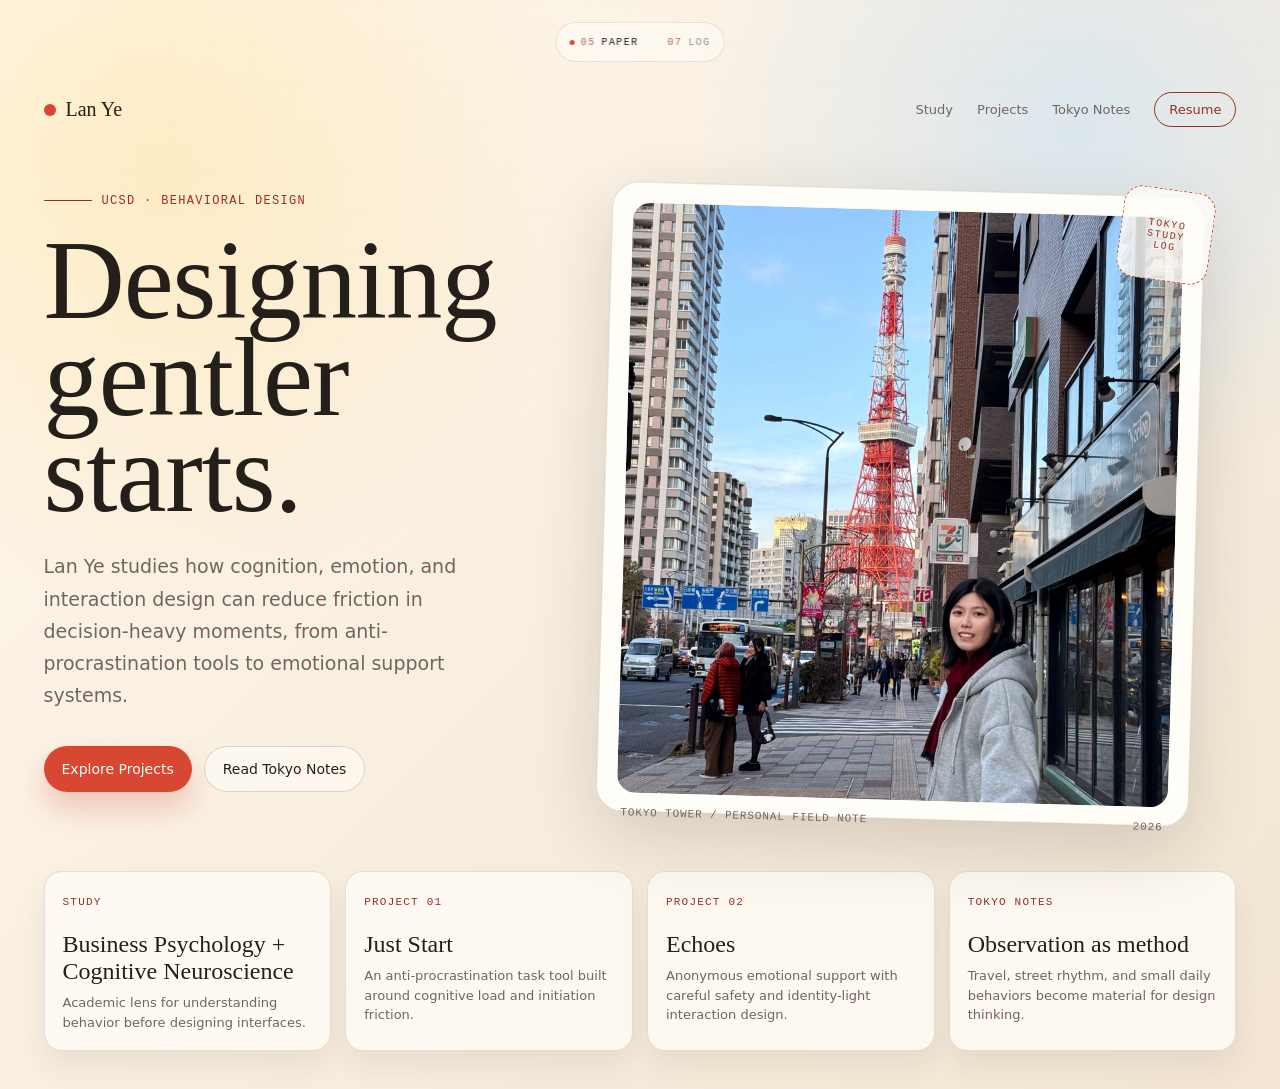
==== index.html @ 363341a2 "Deploy Lan Ye personal site" ====
<!doctype html>
<html lang="en">
  <head>
    <meta charset="utf-8" />
    <meta name="viewport" content="width=device-width, initial-scale=1" />
    <title>Lan Ye Personal Site Variations</title>
    <link
      rel="icon"
      href="data:image/svg+xml,%3Csvg xmlns='http://www.w3.org/2000/svg' viewBox='0 0 32 32'%3E%3Crect width='32' height='32' rx='8' fill='%23fbf6ed'/%3E%3Cpath d='M7 23V8h3v12h7v3H7Zm11 0V8h3l4 15h-3l-.7-3h-3.8l-.7 3H18Zm.2-5.6h2.5L19.5 12h-.1l-1.2 5.4Z' fill='%23d74732'/%3E%3C/svg%3E"
    />
    <meta
      name="description"
      content="Two previewable personal website directions for Lan Ye, integrating a Tokyo Tower portrait and resume entry."
    />
    <style>
      :root {
        --ink: #251f1c;
        --ink-soft: #6f6660;
        --ivory: #fbf6ed;
        --paper: #fffdf8;
        --line: rgba(38, 30, 24, 0.16);
        --red: #d74732;
        --red-dark: #982f25;
        --sage: #81957f;
        --blue: #cfe4f4;
        --shadow: 0 24px 70px rgba(42, 31, 24, 0.16);
        --sans: Inter, ui-sans-serif, system-ui, -apple-system, BlinkMacSystemFont, "Segoe UI", sans-serif;
        --serif: "Times New Roman", Georgia, Cambria, serif;
        --mono: "SFMono-Regular", "SF Mono", Consolas, monospace;
      }

      * {
        box-sizing: border-box;
      }

      html {
        scroll-behavior: smooth;
      }

      body {
        margin: 0;
        background: #eee7dd;
        color: var(--ink);
        font-family: var(--sans);
      }

      a {
        color: inherit;
        text-decoration: none;
      }

      img {
        display: block;
        max-width: 100%;
      }

      button {
        font: inherit;
      }

      .variation-switch {
        position: fixed;
        z-index: 20;
        top: 22px;
        left: 50%;
        display: flex;
        gap: 18px;
        align-items: center;
        padding: 8px 13px;
        border: 1px solid rgba(37, 31, 28, 0.1);
        border-radius: 999px;
        background: rgba(255, 253, 248, 0.54);
        backdrop-filter: blur(18px);
        transform: translateX(-50%);
      }

      .variation-switch button {
        position: relative;
        display: inline-flex;
        align-items: center;
        gap: 6px;
        height: 22px;
        padding: 0;
        border: 0;
        color: rgba(37, 31, 28, 0.48);
        background: transparent;
        font-family: var(--mono);
        font-size: 10px;
        letter-spacing: 0.14em;
        text-transform: uppercase;
        cursor: pointer;
      }

      .variation-switch button::before {
        width: 5px;
        height: 5px;
        border-radius: 50%;
        background: transparent;
        content: "";
      }

      .variation-switch button[aria-selected="true"] {
        color: var(--ink);
      }

      .variation-switch button[aria-selected="true"]::before {
        background: var(--red);
      }

      .switch-index {
        color: var(--red-dark);
        opacity: 0.72;
      }

      .screen {
        display: none;
        min-height: 100vh;
      }

      .screen.is-active {
        display: block;
      }

      /* Variation 5: warm postcard */

      .postcard {
        overflow: hidden;
        background:
          radial-gradient(circle at 12% 15%, rgba(255, 217, 125, 0.34), transparent 28rem),
          radial-gradient(circle at 84% 12%, rgba(207, 228, 244, 0.7), transparent 24rem),
          linear-gradient(135deg, #fff8ed 0%, #f2e5d3 100%);
      }

      .postcard::before {
        position: fixed;
        inset: 0;
        pointer-events: none;
        content: "";
        opacity: 0.24;
        background-image:
          linear-gradient(rgba(37, 31, 28, 0.06) 1px, transparent 1px),
          linear-gradient(90deg, rgba(37, 31, 28, 0.04) 1px, transparent 1px);
        background-size: 42px 42px;
        mask-image: linear-gradient(to bottom, #000, transparent 72%);
      }

      .postcard-shell {
        position: relative;
        width: min(1440px, 100%);
        min-height: 100vh;
        margin: 0 auto;
        padding: 78px clamp(18px, 3.4vw, 52px) 38px;
      }

      .postcard-nav {
        position: relative;
        z-index: 3;
        display: flex;
        align-items: center;
        justify-content: space-between;
        gap: 20px;
        padding: 14px 0 28px;
      }

      .postcard-mark {
        display: flex;
        align-items: center;
        gap: 10px;
        font-family: var(--serif);
        font-size: 20px;
      }

      .postcard-mark::before {
        width: 12px;
        height: 12px;
        border-radius: 999px;
        background: var(--red);
        content: "";
      }

      .postcard-links,
      .quiet-links {
        display: flex;
        align-items: center;
        gap: clamp(10px, 2vw, 24px);
        color: var(--ink-soft);
        font-size: 13px;
      }

      .postcard-links a,
      .quiet-links a {
        white-space: nowrap;
      }

      .nav-resume {
        padding: 9px 14px;
        border: 1px solid currentColor;
        border-radius: 999px;
        color: var(--red-dark);
      }

      .postcard-hero {
        position: relative;
        z-index: 1;
        display: grid;
        grid-template-columns: minmax(280px, 0.9fr) minmax(420px, 1.45fr);
        gap: clamp(24px, 4vw, 56px);
        align-items: center;
      }

      .postcard-copy {
        padding: 18px 0 30px;
      }

      .eyebrow {
        display: inline-flex;
        align-items: center;
        gap: 10px;
        margin-bottom: 24px;
        color: var(--red-dark);
        font-family: var(--mono);
        font-size: 12px;
        letter-spacing: 0.11em;
        text-transform: uppercase;
      }

      .eyebrow::before {
        width: 48px;
        height: 1px;
        background: currentColor;
        content: "";
      }

      .postcard h1,
      .quiet h1 {
        margin: 0;
        font-family: var(--serif);
        font-weight: 400;
        letter-spacing: -0.01em;
      }

      .postcard h1 {
        max-width: 520px;
        font-size: clamp(58px, 8.8vw, 132px);
        line-height: 0.86;
      }

      .postcard-lede {
        max-width: 470px;
        margin: 28px 0 0;
        color: var(--ink-soft);
        font-size: clamp(16px, 1.5vw, 19px);
        line-height: 1.7;
      }

      .postcard-actions {
        display: flex;
        flex-wrap: wrap;
        gap: 12px;
        margin-top: 34px;
      }

      .primary-action,
      .ghost-action {
        display: inline-flex;
        align-items: center;
        justify-content: center;
        min-height: 46px;
        padding: 0 18px;
        border-radius: 999px;
        font-size: 14px;
      }

      .primary-action {
        color: #fffdf8;
        background: var(--red);
        box-shadow: 0 16px 28px rgba(215, 71, 50, 0.25);
      }

      .ghost-action {
        border: 1px solid var(--line);
        color: var(--ink);
        background: rgba(255, 253, 248, 0.58);
      }

      .postcard-photo-wrap {
        position: relative;
        min-height: 680px;
      }

      .postcard-photo-card {
        position: absolute;
        inset: 18px 0 0 32px;
        padding: clamp(12px, 1.6vw, 20px);
        border: 1px solid rgba(68, 50, 38, 0.14);
        border-radius: 26px;
        background: #fffdf8;
        box-shadow: var(--shadow);
        transform: rotate(1.6deg);
      }

      .postcard-photo {
        width: 100%;
        height: 590px;
        border-radius: 18px;
        object-fit: cover;
        object-position: 61% 50%;
        filter: saturate(0.95) contrast(1.02);
      }

      .postcard-stamp {
        position: absolute;
        top: 34px;
        right: 24px;
        display: grid;
        place-items: center;
        width: 92px;
        height: 92px;
        border: 1px dashed var(--red);
        border-radius: 18px;
        color: var(--red-dark);
        background: rgba(255, 253, 248, 0.82);
        font-family: var(--mono);
        font-size: 10px;
        letter-spacing: 0.16em;
        text-align: center;
        text-transform: uppercase;
        transform: rotate(8deg);
      }

      .postcard-caption {
        display: flex;
        align-items: center;
        justify-content: space-between;
        gap: 16px;
        padding: 14px 4px 0;
        color: var(--ink-soft);
        font-family: var(--mono);
        font-size: 11px;
        letter-spacing: 0.08em;
        text-transform: uppercase;
      }

      .postcard-modules {
        display: grid;
        grid-template-columns: repeat(4, minmax(0, 1fr));
        gap: 14px;
        margin-top: 36px;
      }

      .note-card {
        min-height: 142px;
        padding: 18px;
        border: 1px solid rgba(37, 31, 28, 0.12);
        border-radius: 18px;
        background: rgba(255, 253, 248, 0.78);
        box-shadow: 0 14px 28px rgba(69, 50, 36, 0.08);
      }

      .note-card span {
        color: var(--red-dark);
        font-family: var(--mono);
        font-size: 11px;
        letter-spacing: 0.11em;
        text-transform: uppercase;
      }

      .note-card h2 {
        margin: 22px 0 8px;
        font-family: var(--serif);
        font-size: 24px;
        font-weight: 400;
      }

      .note-card p {
        margin: 0;
        color: var(--ink-soft);
        font-size: 13px;
        line-height: 1.5;
      }

      /* Variation 7: quiet bilingual log */

      .quiet {
        background: #fbfaf6;
      }

      .quiet-shell {
        width: min(1460px, 100%);
        min-height: 100vh;
        margin: 0 auto;
        padding: 76px clamp(18px, 3.2vw, 50px) 40px;
      }

      .quiet-nav {
        display: grid;
        grid-template-columns: 1fr auto 1fr;
        gap: 20px;
        align-items: center;
        padding-bottom: 26px;
        border-bottom: 1px solid var(--line);
      }

      .quiet-mark {
        font-family: var(--mono);
        font-size: 12px;
        letter-spacing: 0.16em;
        text-transform: uppercase;
      }

      .quiet-place {
        justify-self: end;
        color: var(--ink-soft);
        font-family: var(--mono);
        font-size: 12px;
        letter-spacing: 0.12em;
        text-transform: uppercase;
      }

      .quiet-hero {
        display: grid;
        grid-template-columns: minmax(320px, 0.88fr) minmax(420px, 1.12fr);
        gap: clamp(28px, 4.6vw, 76px);
        min-height: calc(100vh - 150px);
        align-items: stretch;
        padding-top: 34px;
      }

      .quiet-copy {
        display: flex;
        flex-direction: column;
        justify-content: space-between;
        padding: 14px 0 10px;
      }

      .quiet-kicker {
        display: flex;
        align-items: center;
        justify-content: space-between;
        gap: 18px;
        color: var(--ink-soft);
        font-family: var(--mono);
        font-size: 12px;
        letter-spacing: 0.12em;
        text-transform: uppercase;
      }

      .quiet-kicker::after {
        flex: 1;
        height: 1px;
        background: var(--line);
        content: "";
      }

      .quiet h1 {
        max-width: 610px;
        margin-top: 36px;
        font-size: clamp(50px, 5.8vw, 86px);
        line-height: 0.98;
      }

      .quiet-subtitle {
        max-width: 540px;
        margin: 24px 0 0;
        color: var(--ink-soft);
        font-size: clamp(16px, 1.4vw, 18px);
        line-height: 1.68;
      }

      .quiet-jp {
        margin-top: 22px;
        color: var(--red-dark);
        font-family: var(--serif);
        font-size: 18px;
        letter-spacing: 0.12em;
      }

      .quiet-actions {
        display: flex;
        flex-wrap: wrap;
        gap: 12px;
        margin-top: 26px;
      }

      .quiet .primary-action {
        background: var(--ink);
        box-shadow: none;
      }

      .quiet .ghost-action {
        border-color: var(--ink);
        background: transparent;
      }

      .quiet-lower {
        display: grid;
        grid-template-columns: 1fr 1fr;
        gap: 18px;
        margin-top: 52px;
      }

      .quiet-card {
        padding-top: 18px;
        border-top: 1px solid var(--line);
      }

      .quiet-card span {
        color: var(--red-dark);
        font-family: var(--mono);
        font-size: 11px;
        letter-spacing: 0.12em;
        text-transform: uppercase;
      }

      .quiet-card p {
        margin: 14px 0 0;
        color: var(--ink-soft);
        font-size: 14px;
        line-height: 1.65;
      }

      .quiet-photo-zone {
        position: relative;
        min-height: 640px;
        border-left: 1px solid var(--line);
        padding-left: clamp(18px, 2.6vw, 38px);
      }

      .quiet-photo-frame {
        position: relative;
        height: 100%;
        min-height: 640px;
        overflow: hidden;
        border-radius: 0;
        background: #ddd;
      }

      .quiet-photo-frame img {
        width: 100%;
        height: 100%;
        object-fit: cover;
        object-position: 63% 48%;
        filter: saturate(0.9) contrast(1.04);
      }

      .quiet-photo-frame::after {
        position: absolute;
        inset: 0;
        pointer-events: none;
        content: "";
        background:
          linear-gradient(to top, rgba(0, 0, 0, 0.18), transparent 28%),
          linear-gradient(to right, rgba(251, 250, 246, 0.05), transparent 24%);
      }

      .quiet-photo-meta {
        position: absolute;
        left: clamp(32px, 3.6vw, 56px);
        bottom: 26px;
        display: flex;
        gap: 12px;
        color: #fff;
        font-family: var(--mono);
        font-size: 11px;
        letter-spacing: 0.1em;
        text-transform: uppercase;
      }

      .quiet-sections {
        display: grid;
        grid-template-columns: repeat(4, minmax(0, 1fr));
        gap: 0;
        margin-top: 34px;
        border-top: 1px solid var(--line);
        border-left: 1px solid var(--line);
      }

      .quiet-section {
        min-height: 176px;
        padding: 18px;
        border-right: 1px solid var(--line);
        border-bottom: 1px solid var(--line);
      }

      .quiet-section span {
        color: var(--red-dark);
        font-family: var(--mono);
        font-size: 11px;
      }

      .quiet-section h2 {
        margin: 38px 0 10px;
        font-family: var(--serif);
        font-size: 28px;
        font-weight: 400;
      }

      .quiet-section p {
        margin: 0;
        color: var(--ink-soft);
        font-size: 13px;
        line-height: 1.55;
      }

      @media (max-width: 1020px) {
        .postcard-hero,
        .quiet-hero {
          grid-template-columns: 1fr;
        }

        .postcard-photo-wrap,
        .quiet-photo-zone,
        .quiet-photo-frame {
          min-height: 560px;
        }

        .postcard-photo-card {
          position: relative;
          inset: auto;
        }

        .postcard-modules,
        .quiet-sections {
          grid-template-columns: repeat(2, minmax(0, 1fr));
        }

        .quiet-photo-zone {
          border-left: 0;
          padding-left: 0;
        }
      }

      @media (max-width: 720px) {
        .variation-switch {
          right: 12px;
          left: 12px;
          transform: none;
        }

        .variation-switch button {
          flex: 1;
          min-width: 0;
          font-size: 13px;
        }

        .postcard-nav,
        .quiet-nav {
          align-items: flex-start;
          grid-template-columns: 1fr;
          flex-direction: column;
        }

        .postcard-links,
        .quiet-links {
          flex-wrap: wrap;
          justify-content: flex-start;
        }

        .quiet-place {
          justify-self: start;
        }

        .postcard-shell,
        .quiet-shell {
          padding-top: 82px;
        }

        .postcard-photo-wrap,
        .quiet-photo-zone,
        .quiet-photo-frame {
          min-height: 430px;
        }

        .postcard-photo {
          height: 430px;
        }

        .postcard-modules,
        .quiet-lower,
        .quiet-sections {
          grid-template-columns: 1fr;
        }
      }
    </style>
  </head>
  <body>
    <div class="variation-switch" role="tablist" aria-label="Design variations">
      <button type="button" role="tab" aria-selected="true" data-target="postcard">
        <span class="switch-index">05</span>
        <span>Paper</span>
      </button>
      <button type="button" role="tab" aria-selected="false" data-target="quiet">
        <span class="switch-index">07</span>
        <span>Log</span>
      </button>
    </div>

    <main>
      <section id="postcard" class="screen postcard is-active" aria-label="Tokyo Study Postcard variation">
        <div class="postcard-shell">
          <nav class="postcard-nav" aria-label="Postcard navigation">
            <a class="postcard-mark" href="#postcard">Lan Ye</a>
            <div class="postcard-links">
              <a href="#postcard-study">Study</a>
              <a href="#postcard-projects">Projects</a>
              <a href="#postcard-notes">Tokyo Notes</a>
              <a class="nav-resume" href="assets/lan-ye-resume.html">Resume</a>
            </div>
          </nav>

          <div class="postcard-hero">
            <div class="postcard-copy">
              <div class="eyebrow">UCSD · Behavioral Design</div>
              <h1>Designing gentler starts.</h1>
              <p class="postcard-lede">
                Lan Ye studies how cognition, emotion, and interaction design can reduce friction in
                decision-heavy moments, from anti-procrastination tools to emotional support systems.
              </p>
              <div class="postcard-actions">
                <a class="primary-action" href="#postcard-projects">Explore Projects</a>
                <a class="ghost-action" href="#postcard-notes">Read Tokyo Notes</a>
              </div>
            </div>

            <div class="postcard-photo-wrap" aria-label="Tokyo Tower portrait feature">
              <figure class="postcard-photo-card">
                <img
                  class="postcard-photo"
                  src="assets/tokyo-tower-lan-ye.jpg"
                  alt="Lan Ye standing on a Tokyo street with Tokyo Tower in the background"
                />
                <figcaption class="postcard-caption">
                  <span>Tokyo Tower / personal field note</span>
                  <span>2026</span>
                </figcaption>
              </figure>
              <div class="postcard-stamp">Tokyo<br />Study<br />Log</div>
            </div>
          </div>

          <div class="postcard-modules">
            <article id="postcard-study" class="note-card">
              <span>Study</span>
              <h2>Business Psychology + Cognitive Neuroscience</h2>
              <p>Academic lens for understanding behavior before designing interfaces.</p>
            </article>
            <article id="postcard-projects" class="note-card">
              <span>Project 01</span>
              <h2>Just Start</h2>
              <p>An anti-procrastination task tool built around cognitive load and initiation friction.</p>
            </article>
            <article class="note-card">
              <span>Project 02</span>
              <h2>Echoes</h2>
              <p>Anonymous emotional support with careful safety and identity-light interaction design.</p>
            </article>
            <article id="postcard-notes" class="note-card">
              <span>Tokyo Notes</span>
              <h2>Observation as method</h2>
              <p>Travel, street rhythm, and small daily behaviors become material for design thinking.</p>
            </article>
          </div>
        </div>
      </section>

      <section id="quiet" class="screen quiet" aria-label="Quiet Tokyo Bilingual Log variation">
        <div class="quiet-shell">
          <nav class="quiet-nav" aria-label="Minimal navigation">
            <a class="quiet-mark" href="#quiet">Lan Ye / Personal Log</a>
            <div class="quiet-links">
              <a href="#quiet-about">About</a>
              <a href="#quiet-notes">Notes</a>
              <a href="#quiet-projects">Projects</a>
              <a class="nav-resume" href="assets/lan-ye-resume.html">Resume</a>
              <a href="#quiet-contact">Contact</a>
            </div>
            <div class="quiet-place">Tokyo · San Diego · LA</div>
          </nav>

          <div class="quiet-hero">
            <div class="quiet-copy">
              <div>
                <div class="quiet-kicker">UX / Interaction / Behavioral Design</div>
                <h1>Lan Ye studies the moments before action.</h1>
                <p class="quiet-subtitle">
                  A UCSD designer focused on behavioral psychology, cognitive friction, and interaction
                  systems that help people begin, decide, and recover with less pressure.
                </p>
                <p class="quiet-jp">東京で見た、小さな行動のかたち。</p>
                <div class="quiet-actions">
                  <a class="primary-action" href="#quiet-projects">Selected Work</a>
                  <a class="ghost-action" href="#quiet-notes">Tokyo Notes</a>
                </div>
              </div>

              <div class="quiet-lower">
                <div id="quiet-about" class="quiet-card">
                  <span>Current</span>
                  <p>UC San Diego, Business Psychology and Cognitive & Behavioral Neuroscience.</p>
                </div>
                <div id="quiet-contact" class="quiet-card">
                  <span>Contact</span>
                  <p>Available for UX research, interaction design, and behavior-centered product work.</p>
                </div>
              </div>
            </div>

            <div class="quiet-photo-zone">
              <figure class="quiet-photo-frame">
                <img
                  src="assets/tokyo-tower-lan-ye.jpg"
                  alt="Lan Ye standing on a Tokyo street with Tokyo Tower in the background"
                />
                <figcaption class="quiet-photo-meta">
                  <span>35.6586 N</span>
                  <span>Tokyo Tower</span>
                </figcaption>
              </figure>
            </div>
          </div>

          <div class="quiet-sections">
            <article id="quiet-notes" class="quiet-section">
              <span>01</span>
              <h2>Tokyo Notes</h2>
              <p>Urban observation, route memory, and emotional texture as design inputs.</p>
            </article>
            <article id="quiet-projects" class="quiet-section">
              <span>02</span>
              <h2>Just Start</h2>
              <p>Reducing psychological resistance through micro-task decomposition.</p>
            </article>
            <article class="quiet-section">
              <span>03</span>
              <h2>Echoes</h2>
              <p>Anonymous emotional support with identity-light, safety-first interaction.</p>
            </article>
            <article class="quiet-section">
              <span>04</span>
              <h2>Research</h2>
              <p>Language production, bilingual processing, data annotation, and cognition.</p>
            </article>
          </div>
        </div>
      </section>
    </main>

    <script>
      const buttons = Array.from(document.querySelectorAll("[data-target]"));
      const screens = Array.from(document.querySelectorAll(".screen"));

      buttons.forEach((button) => {
        button.addEventListener("click", () => {
          const target = button.dataset.target;
          buttons.forEach((item) => {
            item.setAttribute("aria-selected", String(item === button));
          });
          screens.forEach((screen) => {
            screen.classList.toggle("is-active", screen.id === target);
          });
          window.scrollTo({ top: 0, behavior: "smooth" });
        });
      });
    </script>
  </body>
</html>
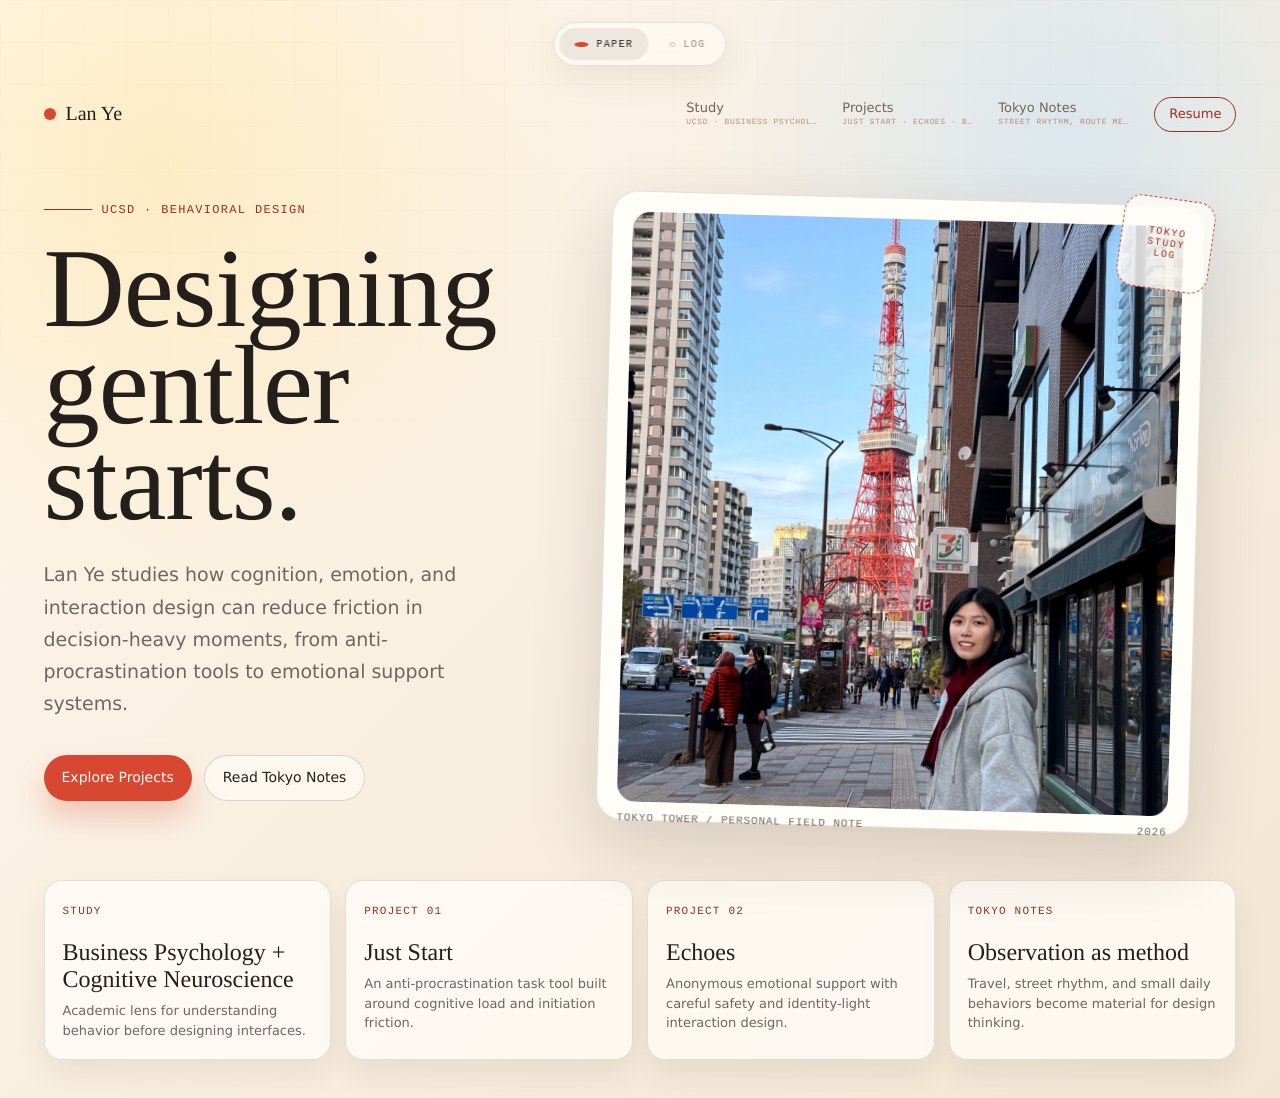
==== commit e1808047: "Refine Lan Ye site interactions" ====
--- a/index.html
+++ b/index.html
@@ -12,685 +12,14 @@
       name="description"
       content="Two previewable personal website directions for Lan Ye, integrating a Tokyo Tower portrait and resume entry."
     />
-    <style>
-      :root {
-        --ink: #251f1c;
-        --ink-soft: #6f6660;
-        --ivory: #fbf6ed;
-        --paper: #fffdf8;
-        --line: rgba(38, 30, 24, 0.16);
-        --red: #d74732;
-        --red-dark: #982f25;
-        --sage: #81957f;
-        --blue: #cfe4f4;
-        --shadow: 0 24px 70px rgba(42, 31, 24, 0.16);
-        --sans: Inter, ui-sans-serif, system-ui, -apple-system, BlinkMacSystemFont, "Segoe UI", sans-serif;
-        --serif: "Times New Roman", Georgia, Cambria, serif;
-        --mono: "SFMono-Regular", "SF Mono", Consolas, monospace;
-      }
-
-      * {
-        box-sizing: border-box;
-      }
-
-      html {
-        scroll-behavior: smooth;
-      }
-
-      body {
-        margin: 0;
-        background: #eee7dd;
-        color: var(--ink);
-        font-family: var(--sans);
-      }
-
-      a {
-        color: inherit;
-        text-decoration: none;
-      }
-
-      img {
-        display: block;
-        max-width: 100%;
-      }
-
-      button {
-        font: inherit;
-      }
-
-      .variation-switch {
-        position: fixed;
-        z-index: 20;
-        top: 22px;
-        left: 50%;
-        display: flex;
-        gap: 18px;
-        align-items: center;
-        padding: 8px 13px;
-        border: 1px solid rgba(37, 31, 28, 0.1);
-        border-radius: 999px;
-        background: rgba(255, 253, 248, 0.54);
-        backdrop-filter: blur(18px);
-        transform: translateX(-50%);
-      }
-
-      .variation-switch button {
-        position: relative;
-        display: inline-flex;
-        align-items: center;
-        gap: 6px;
-        height: 22px;
-        padding: 0;
-        border: 0;
-        color: rgba(37, 31, 28, 0.48);
-        background: transparent;
-        font-family: var(--mono);
-        font-size: 10px;
-        letter-spacing: 0.14em;
-        text-transform: uppercase;
-        cursor: pointer;
-      }
-
-      .variation-switch button::before {
-        width: 5px;
-        height: 5px;
-        border-radius: 50%;
-        background: transparent;
-        content: "";
-      }
-
-      .variation-switch button[aria-selected="true"] {
-        color: var(--ink);
-      }
-
-      .variation-switch button[aria-selected="true"]::before {
-        background: var(--red);
-      }
-
-      .switch-index {
-        color: var(--red-dark);
-        opacity: 0.72;
-      }
-
-      .screen {
-        display: none;
-        min-height: 100vh;
-      }
-
-      .screen.is-active {
-        display: block;
-      }
-
-      /* Variation 5: warm postcard */
-
-      .postcard {
-        overflow: hidden;
-        background:
-          radial-gradient(circle at 12% 15%, rgba(255, 217, 125, 0.34), transparent 28rem),
-          radial-gradient(circle at 84% 12%, rgba(207, 228, 244, 0.7), transparent 24rem),
-          linear-gradient(135deg, #fff8ed 0%, #f2e5d3 100%);
-      }
-
-      .postcard::before {
-        position: fixed;
-        inset: 0;
-        pointer-events: none;
-        content: "";
-        opacity: 0.24;
-        background-image:
-          linear-gradient(rgba(37, 31, 28, 0.06) 1px, transparent 1px),
-          linear-gradient(90deg, rgba(37, 31, 28, 0.04) 1px, transparent 1px);
-        background-size: 42px 42px;
-        mask-image: linear-gradient(to bottom, #000, transparent 72%);
-      }
-
-      .postcard-shell {
-        position: relative;
-        width: min(1440px, 100%);
-        min-height: 100vh;
-        margin: 0 auto;
-        padding: 78px clamp(18px, 3.4vw, 52px) 38px;
-      }
-
-      .postcard-nav {
-        position: relative;
-        z-index: 3;
-        display: flex;
-        align-items: center;
-        justify-content: space-between;
-        gap: 20px;
-        padding: 14px 0 28px;
-      }
-
-      .postcard-mark {
-        display: flex;
-        align-items: center;
-        gap: 10px;
-        font-family: var(--serif);
-        font-size: 20px;
-      }
-
-      .postcard-mark::before {
-        width: 12px;
-        height: 12px;
-        border-radius: 999px;
-        background: var(--red);
-        content: "";
-      }
-
-      .postcard-links,
-      .quiet-links {
-        display: flex;
-        align-items: center;
-        gap: clamp(10px, 2vw, 24px);
-        color: var(--ink-soft);
-        font-size: 13px;
-      }
-
-      .postcard-links a,
-      .quiet-links a {
-        white-space: nowrap;
-      }
-
-      .nav-resume {
-        padding: 9px 14px;
-        border: 1px solid currentColor;
-        border-radius: 999px;
-        color: var(--red-dark);
-      }
-
-      .postcard-hero {
-        position: relative;
-        z-index: 1;
-        display: grid;
-        grid-template-columns: minmax(280px, 0.9fr) minmax(420px, 1.45fr);
-        gap: clamp(24px, 4vw, 56px);
-        align-items: center;
-      }
-
-      .postcard-copy {
-        padding: 18px 0 30px;
-      }
-
-      .eyebrow {
-        display: inline-flex;
-        align-items: center;
-        gap: 10px;
-        margin-bottom: 24px;
-        color: var(--red-dark);
-        font-family: var(--mono);
-        font-size: 12px;
-        letter-spacing: 0.11em;
-        text-transform: uppercase;
-      }
-
-      .eyebrow::before {
-        width: 48px;
-        height: 1px;
-        background: currentColor;
-        content: "";
-      }
-
-      .postcard h1,
-      .quiet h1 {
-        margin: 0;
-        font-family: var(--serif);
-        font-weight: 400;
-        letter-spacing: -0.01em;
-      }
-
-      .postcard h1 {
-        max-width: 520px;
-        font-size: clamp(58px, 8.8vw, 132px);
-        line-height: 0.86;
-      }
-
-      .postcard-lede {
-        max-width: 470px;
-        margin: 28px 0 0;
-        color: var(--ink-soft);
-        font-size: clamp(16px, 1.5vw, 19px);
-        line-height: 1.7;
-      }
-
-      .postcard-actions {
-        display: flex;
-        flex-wrap: wrap;
-        gap: 12px;
-        margin-top: 34px;
-      }
-
-      .primary-action,
-      .ghost-action {
-        display: inline-flex;
-        align-items: center;
-        justify-content: center;
-        min-height: 46px;
-        padding: 0 18px;
-        border-radius: 999px;
-        font-size: 14px;
-      }
-
-      .primary-action {
-        color: #fffdf8;
-        background: var(--red);
-        box-shadow: 0 16px 28px rgba(215, 71, 50, 0.25);
-      }
-
-      .ghost-action {
-        border: 1px solid var(--line);
-        color: var(--ink);
-        background: rgba(255, 253, 248, 0.58);
-      }
-
-      .postcard-photo-wrap {
-        position: relative;
-        min-height: 680px;
-      }
-
-      .postcard-photo-card {
-        position: absolute;
-        inset: 18px 0 0 32px;
-        padding: clamp(12px, 1.6vw, 20px);
-        border: 1px solid rgba(68, 50, 38, 0.14);
-        border-radius: 26px;
-        background: #fffdf8;
-        box-shadow: var(--shadow);
-        transform: rotate(1.6deg);
-      }
-
-      .postcard-photo {
-        width: 100%;
-        height: 590px;
-        border-radius: 18px;
-        object-fit: cover;
-        object-position: 61% 50%;
-        filter: saturate(0.95) contrast(1.02);
-      }
-
-      .postcard-stamp {
-        position: absolute;
-        top: 34px;
-        right: 24px;
-        display: grid;
-        place-items: center;
-        width: 92px;
-        height: 92px;
-        border: 1px dashed var(--red);
-        border-radius: 18px;
-        color: var(--red-dark);
-        background: rgba(255, 253, 248, 0.82);
-        font-family: var(--mono);
-        font-size: 10px;
-        letter-spacing: 0.16em;
-        text-align: center;
-        text-transform: uppercase;
-        transform: rotate(8deg);
-      }
-
-      .postcard-caption {
-        display: flex;
-        align-items: center;
-        justify-content: space-between;
-        gap: 16px;
-        padding: 14px 4px 0;
-        color: var(--ink-soft);
-        font-family: var(--mono);
-        font-size: 11px;
-        letter-spacing: 0.08em;
-        text-transform: uppercase;
-      }
-
-      .postcard-modules {
-        display: grid;
-        grid-template-columns: repeat(4, minmax(0, 1fr));
-        gap: 14px;
-        margin-top: 36px;
-      }
-
-      .note-card {
-        min-height: 142px;
-        padding: 18px;
-        border: 1px solid rgba(37, 31, 28, 0.12);
-        border-radius: 18px;
-        background: rgba(255, 253, 248, 0.78);
-        box-shadow: 0 14px 28px rgba(69, 50, 36, 0.08);
-      }
-
-      .note-card span {
-        color: var(--red-dark);
-        font-family: var(--mono);
-        font-size: 11px;
-        letter-spacing: 0.11em;
-        text-transform: uppercase;
-      }
-
-      .note-card h2 {
-        margin: 22px 0 8px;
-        font-family: var(--serif);
-        font-size: 24px;
-        font-weight: 400;
-      }
-
-      .note-card p {
-        margin: 0;
-        color: var(--ink-soft);
-        font-size: 13px;
-        line-height: 1.5;
-      }
-
-      /* Variation 7: quiet bilingual log */
-
-      .quiet {
-        background: #fbfaf6;
-      }
-
-      .quiet-shell {
-        width: min(1460px, 100%);
-        min-height: 100vh;
-        margin: 0 auto;
-        padding: 76px clamp(18px, 3.2vw, 50px) 40px;
-      }
-
-      .quiet-nav {
-        display: grid;
-        grid-template-columns: 1fr auto 1fr;
-        gap: 20px;
-        align-items: center;
-        padding-bottom: 26px;
-        border-bottom: 1px solid var(--line);
-      }
-
-      .quiet-mark {
-        font-family: var(--mono);
-        font-size: 12px;
-        letter-spacing: 0.16em;
-        text-transform: uppercase;
-      }
-
-      .quiet-place {
-        justify-self: end;
-        color: var(--ink-soft);
-        font-family: var(--mono);
-        font-size: 12px;
-        letter-spacing: 0.12em;
-        text-transform: uppercase;
-      }
-
-      .quiet-hero {
-        display: grid;
-        grid-template-columns: minmax(320px, 0.88fr) minmax(420px, 1.12fr);
-        gap: clamp(28px, 4.6vw, 76px);
-        min-height: calc(100vh - 150px);
-        align-items: stretch;
-        padding-top: 34px;
-      }
-
-      .quiet-copy {
-        display: flex;
-        flex-direction: column;
-        justify-content: space-between;
-        padding: 14px 0 10px;
-      }
-
-      .quiet-kicker {
-        display: flex;
-        align-items: center;
-        justify-content: space-between;
-        gap: 18px;
-        color: var(--ink-soft);
-        font-family: var(--mono);
-        font-size: 12px;
-        letter-spacing: 0.12em;
-        text-transform: uppercase;
-      }
-
-      .quiet-kicker::after {
-        flex: 1;
-        height: 1px;
-        background: var(--line);
-        content: "";
-      }
-
-      .quiet h1 {
-        max-width: 610px;
-        margin-top: 36px;
-        font-size: clamp(50px, 5.8vw, 86px);
-        line-height: 0.98;
-      }
-
-      .quiet-subtitle {
-        max-width: 540px;
-        margin: 24px 0 0;
-        color: var(--ink-soft);
-        font-size: clamp(16px, 1.4vw, 18px);
-        line-height: 1.68;
-      }
-
-      .quiet-jp {
-        margin-top: 22px;
-        color: var(--red-dark);
-        font-family: var(--serif);
-        font-size: 18px;
-        letter-spacing: 0.12em;
-      }
-
-      .quiet-actions {
-        display: flex;
-        flex-wrap: wrap;
-        gap: 12px;
-        margin-top: 26px;
-      }
-
-      .quiet .primary-action {
-        background: var(--ink);
-        box-shadow: none;
-      }
-
-      .quiet .ghost-action {
-        border-color: var(--ink);
-        background: transparent;
-      }
-
-      .quiet-lower {
-        display: grid;
-        grid-template-columns: 1fr 1fr;
-        gap: 18px;
-        margin-top: 52px;
-      }
-
-      .quiet-card {
-        padding-top: 18px;
-        border-top: 1px solid var(--line);
-      }
-
-      .quiet-card span {
-        color: var(--red-dark);
-        font-family: var(--mono);
-        font-size: 11px;
-        letter-spacing: 0.12em;
-        text-transform: uppercase;
-      }
-
-      .quiet-card p {
-        margin: 14px 0 0;
-        color: var(--ink-soft);
-        font-size: 14px;
-        line-height: 1.65;
-      }
-
-      .quiet-photo-zone {
-        position: relative;
-        min-height: 640px;
-        border-left: 1px solid var(--line);
-        padding-left: clamp(18px, 2.6vw, 38px);
-      }
-
-      .quiet-photo-frame {
-        position: relative;
-        height: 100%;
-        min-height: 640px;
-        overflow: hidden;
-        border-radius: 0;
-        background: #ddd;
-      }
-
-      .quiet-photo-frame img {
-        width: 100%;
-        height: 100%;
-        object-fit: cover;
-        object-position: 63% 48%;
-        filter: saturate(0.9) contrast(1.04);
-      }
-
-      .quiet-photo-frame::after {
-        position: absolute;
-        inset: 0;
-        pointer-events: none;
-        content: "";
-        background:
-          linear-gradient(to top, rgba(0, 0, 0, 0.18), transparent 28%),
-          linear-gradient(to right, rgba(251, 250, 246, 0.05), transparent 24%);
-      }
-
-      .quiet-photo-meta {
-        position: absolute;
-        left: clamp(32px, 3.6vw, 56px);
-        bottom: 26px;
-        display: flex;
-        gap: 12px;
-        color: #fff;
-        font-family: var(--mono);
-        font-size: 11px;
-        letter-spacing: 0.1em;
-        text-transform: uppercase;
-      }
-
-      .quiet-sections {
-        display: grid;
-        grid-template-columns: repeat(4, minmax(0, 1fr));
-        gap: 0;
-        margin-top: 34px;
-        border-top: 1px solid var(--line);
-        border-left: 1px solid var(--line);
-      }
-
-      .quiet-section {
-        min-height: 176px;
-        padding: 18px;
-        border-right: 1px solid var(--line);
-        border-bottom: 1px solid var(--line);
-      }
-
-      .quiet-section span {
-        color: var(--red-dark);
-        font-family: var(--mono);
-        font-size: 11px;
-      }
-
-      .quiet-section h2 {
-        margin: 38px 0 10px;
-        font-family: var(--serif);
-        font-size: 28px;
-        font-weight: 400;
-      }
-
-      .quiet-section p {
-        margin: 0;
-        color: var(--ink-soft);
-        font-size: 13px;
-        line-height: 1.55;
-      }
-
-      @media (max-width: 1020px) {
-        .postcard-hero,
-        .quiet-hero {
-          grid-template-columns: 1fr;
-        }
-
-        .postcard-photo-wrap,
-        .quiet-photo-zone,
-        .quiet-photo-frame {
-          min-height: 560px;
-        }
-
-        .postcard-photo-card {
-          position: relative;
-          inset: auto;
-        }
-
-        .postcard-modules,
-        .quiet-sections {
-          grid-template-columns: repeat(2, minmax(0, 1fr));
-        }
-
-        .quiet-photo-zone {
-          border-left: 0;
-          padding-left: 0;
-        }
-      }
-
-      @media (max-width: 720px) {
-        .variation-switch {
-          right: 12px;
-          left: 12px;
-          transform: none;
-        }
-
-        .variation-switch button {
-          flex: 1;
-          min-width: 0;
-          font-size: 13px;
-        }
-
-        .postcard-nav,
-        .quiet-nav {
-          align-items: flex-start;
-          grid-template-columns: 1fr;
-          flex-direction: column;
-        }
-
-        .postcard-links,
-        .quiet-links {
-          flex-wrap: wrap;
-          justify-content: flex-start;
-        }
-
-        .quiet-place {
-          justify-self: start;
-        }
-
-        .postcard-shell,
-        .quiet-shell {
-          padding-top: 82px;
-        }
-
-        .postcard-photo-wrap,
-        .quiet-photo-zone,
-        .quiet-photo-frame {
-          min-height: 430px;
-        }
-
-        .postcard-photo {
-          height: 430px;
-        }
-
-        .postcard-modules,
-        .quiet-lower,
-        .quiet-sections {
-          grid-template-columns: 1fr;
-        }
-      }
-    </style>
+    <link rel="stylesheet" href="assets/site.css" />
   </head>
   <body>
     <div class="variation-switch" role="tablist" aria-label="Design variations">
       <button type="button" role="tab" aria-selected="true" data-target="postcard">
-        <span class="switch-index">05</span>
         <span>Paper</span>
       </button>
       <button type="button" role="tab" aria-selected="false" data-target="quiet">
-        <span class="switch-index">07</span>
         <span>Log</span>
       </button>
     </div>
@@ -701,9 +30,20 @@
           <nav class="postcard-nav" aria-label="Postcard navigation">
             <a class="postcard-mark" href="#postcard">Lan Ye</a>
             <div class="postcard-links">
-              <a href="#postcard-study">Study</a>
-              <a href="#postcard-projects">Projects</a>
-              <a href="#postcard-notes">Tokyo Notes</a>
+              <a href="#postcard-study">
+                Study
+                <span class="nav-preview" aria-hidden="true">UCSD · Business Psychology · Cognitive Neuroscience</span>
+              </a>
+              <a href="#postcard-projects">
+                Projects
+                <span class="nav-preview" aria-hidden="true">Just Start · Echoes · behavior-centered product thinking</span>
+              </a>
+              <a href="#postcard-notes">
+                Tokyo Notes
+                <span class="nav-preview" aria-hidden="true"
+                  >Street rhythm, route memory, and observation notes from Tokyo</span
+                >
+              </a>
               <a class="nav-resume" href="assets/lan-ye-resume.html">Resume</a>
             </div>
           </nav>
@@ -768,11 +108,25 @@
           <nav class="quiet-nav" aria-label="Minimal navigation">
             <a class="quiet-mark" href="#quiet">Lan Ye / Personal Log</a>
             <div class="quiet-links">
-              <a href="#quiet-about">About</a>
-              <a href="#quiet-notes">Notes</a>
-              <a href="#quiet-projects">Projects</a>
+              <a href="#quiet-about">
+                About
+                <span class="nav-preview" aria-hidden="true">Current study path, research lens, and design focus</span>
+              </a>
+              <a href="#quiet-notes">
+                Notes
+                <span class="nav-preview" aria-hidden="true">Tokyo field notes as quiet inputs for interaction design</span>
+              </a>
+              <a href="#quiet-projects">
+                Projects
+                <span class="nav-preview" aria-hidden="true"
+                  >Selected UX systems around action, care, and decision friction</span
+                >
+              </a>
               <a class="nav-resume" href="assets/lan-ye-resume.html">Resume</a>
-              <a href="#quiet-contact">Contact</a>
+              <a href="#quiet-contact">
+                Contact
+                <span class="nav-preview" aria-hidden="true">Open to UX research and interaction design work</span>
+              </a>
             </div>
             <div class="quiet-place">Tokyo · San Diego · LA</div>
           </nav>
@@ -845,22 +199,6 @@
       </section>
     </main>
 
-    <script>
-      const buttons = Array.from(document.querySelectorAll("[data-target]"));
-      const screens = Array.from(document.querySelectorAll(".screen"));
-
-      buttons.forEach((button) => {
-        button.addEventListener("click", () => {
-          const target = button.dataset.target;
-          buttons.forEach((item) => {
-            item.setAttribute("aria-selected", String(item === button));
-          });
-          screens.forEach((screen) => {
-            screen.classList.toggle("is-active", screen.id === target);
-          });
-          window.scrollTo({ top: 0, behavior: "smooth" });
-        });
-      });
-    </script>
+    <script src="assets/site.js" defer></script>
   </body>
 </html>
--- a/assets/site.css
+++ b/assets/site.css
@@ -0,0 +1,1099 @@
+:root {
+  --ink: #251f1c;
+  --ink-soft: #6f6660;
+  --ivory: #fbf6ed;
+  --paper: #fffdf8;
+  --line: rgba(38, 30, 24, 0.16);
+  --red: #d74732;
+  --red-dark: #982f25;
+  --sage: #81957f;
+  --blue: #cfe4f4;
+  --shadow: 0 24px 70px rgba(42, 31, 24, 0.16);
+  --sans: Inter, ui-sans-serif, system-ui, -apple-system, BlinkMacSystemFont, "Segoe UI", sans-serif;
+  --serif: "Times New Roman", Georgia, Cambria, serif;
+  --mono: "SFMono-Regular", "SF Mono", Consolas, monospace;
+}
+
+* {
+  box-sizing: border-box;
+}
+
+html {
+  scroll-behavior: smooth;
+}
+
+body {
+  margin: 0;
+  background: #eee7dd;
+  color: var(--ink);
+  font-family: var(--sans);
+  text-rendering: geometricPrecision;
+}
+
+a {
+  color: inherit;
+  text-decoration: none;
+}
+
+img {
+  display: block;
+  max-width: 100%;
+}
+
+button {
+  font: inherit;
+}
+
+.variation-switch {
+  position: fixed;
+  z-index: 20;
+  top: 22px;
+  left: 50%;
+  display: flex;
+  gap: 6px;
+  align-items: center;
+  padding: 5px;
+  border: 1px solid rgba(37, 31, 28, 0.1);
+  border-radius: 999px;
+  background: rgba(255, 253, 248, 0.54);
+  box-shadow: 0 12px 34px rgba(45, 36, 28, 0.08);
+  backdrop-filter: blur(18px);
+  transform: translateX(-50%);
+  transition:
+    border-color 180ms ease,
+    background 180ms ease,
+    box-shadow 180ms ease,
+    transform 180ms ease;
+}
+
+.variation-switch button {
+  position: relative;
+  display: inline-flex;
+  align-items: center;
+  gap: 8px;
+  height: 32px;
+  padding: 0 15px;
+  border: 0;
+  border-radius: 999px;
+  color: rgba(37, 31, 28, 0.48);
+  background: transparent;
+  font-family: var(--mono);
+  font-size: 10px;
+  letter-spacing: 0.14em;
+  text-transform: uppercase;
+  cursor: pointer;
+  transition:
+    color 180ms ease,
+    background 180ms ease,
+    transform 180ms ease;
+}
+
+.variation-switch button::before {
+  width: 6px;
+  height: 5px;
+  border-radius: 50%;
+  background: transparent;
+  content: "";
+  box-shadow: inset 0 0 0 1px currentColor;
+  opacity: 0.42;
+  transition:
+    width 180ms ease,
+    opacity 180ms ease,
+    background 180ms ease,
+    box-shadow 180ms ease;
+}
+
+.variation-switch button[aria-selected="true"] {
+  color: var(--ink);
+  background: rgba(37, 31, 28, 0.08);
+}
+
+.variation-switch button[aria-selected="true"]::before {
+  width: 14px;
+  background: var(--red);
+  box-shadow: none;
+  opacity: 1;
+}
+
+.variation-switch:focus-within,
+.variation-switch:hover {
+  border-color: rgba(37, 31, 28, 0.18);
+  background: rgba(255, 253, 248, 0.78);
+  box-shadow: 0 18px 44px rgba(45, 36, 28, 0.12);
+  transform: translateX(-50%) translateY(1px);
+}
+
+.variation-switch button:hover {
+  color: var(--ink);
+  transform: translateY(-1px);
+}
+
+.screen {
+  display: none;
+  min-height: 100vh;
+}
+
+.screen.is-active {
+  display: block;
+  animation: screenIn 360ms ease both;
+}
+
+/* Variation 5: warm postcard */
+
+.postcard {
+  overflow: hidden;
+  background:
+    radial-gradient(circle at 12% 15%, rgba(255, 217, 125, 0.34), transparent 28rem),
+    radial-gradient(circle at 84% 12%, rgba(207, 228, 244, 0.7), transparent 24rem),
+    linear-gradient(135deg, #fff8ed 0%, #f2e5d3 100%);
+}
+
+.postcard::before {
+  position: fixed;
+  inset: 0;
+  pointer-events: none;
+  content: "";
+  opacity: 0.24;
+  background-image:
+    linear-gradient(rgba(37, 31, 28, 0.06) 1px, transparent 1px),
+    linear-gradient(90deg, rgba(37, 31, 28, 0.04) 1px, transparent 1px);
+  background-size: 42px 42px;
+  mask-image: linear-gradient(to bottom, #000, transparent 72%);
+  animation: grainDrift 18s linear infinite;
+}
+
+.postcard-shell {
+  position: relative;
+  width: min(1440px, 100%);
+  min-height: 100vh;
+  margin: 0 auto;
+  padding: 78px clamp(18px, 3.4vw, 52px) 38px;
+}
+
+.postcard-nav {
+  position: relative;
+  z-index: 3;
+  display: flex;
+  align-items: center;
+  justify-content: space-between;
+  gap: 20px;
+  padding: 14px 0 28px;
+  animation: softRise 520ms 20ms cubic-bezier(0.19, 1, 0.22, 1) both;
+}
+
+.postcard-mark {
+  display: flex;
+  align-items: center;
+  gap: 10px;
+  font-family: var(--serif);
+  font-size: 20px;
+}
+
+.postcard-mark::before {
+  width: 12px;
+  height: 12px;
+  border-radius: 999px;
+  background: var(--red);
+  content: "";
+  animation: pulseDot 2.8s ease-in-out infinite;
+}
+
+.postcard-links,
+.quiet-links {
+  display: flex;
+  align-items: center;
+  gap: clamp(10px, 2vw, 24px);
+  color: var(--ink-soft);
+  font-size: 13px;
+}
+
+.postcard-links a,
+.quiet-links a {
+  position: relative;
+  display: inline-flex;
+  align-items: center;
+  min-height: 34px;
+  white-space: nowrap;
+  transition:
+    color 180ms ease,
+    transform 180ms ease;
+}
+
+.postcard-links a:not(.nav-resume)::before,
+.quiet-links a:not(.nav-resume)::before {
+  position: absolute;
+  right: 0;
+  bottom: 3px;
+  left: 0;
+  height: 1px;
+  background: currentColor;
+  content: "";
+  opacity: 0;
+  transform: scaleX(0.35);
+  transform-origin: left center;
+  transition:
+    opacity 180ms ease,
+    transform 220ms ease;
+}
+
+.nav-preview {
+  position: absolute;
+  z-index: 8;
+  top: calc(100% + 8px);
+  left: 50%;
+  width: max-content;
+  max-width: 238px;
+  padding: 9px 10px;
+  border: 1px solid rgba(37, 31, 28, 0.14);
+  border-radius: 10px;
+  color: var(--ink);
+  background: rgba(255, 253, 248, 0.92);
+  box-shadow: 0 16px 36px rgba(42, 31, 24, 0.12);
+  font-family: var(--mono);
+  font-size: 10px;
+  letter-spacing: 0.04em;
+  line-height: 1.45;
+  opacity: 0;
+  pointer-events: none;
+  text-transform: uppercase;
+  transform: translate(-50%, -4px);
+  transition:
+    opacity 180ms ease,
+    transform 180ms ease;
+  white-space: normal;
+}
+
+.quiet-links a:hover .nav-preview,
+.quiet-links a:focus-visible .nav-preview {
+  opacity: 1;
+  transform: translate(-50%, 0);
+}
+
+.postcard-links a:not(.nav-resume) {
+  flex-direction: column;
+  align-items: flex-start;
+  justify-content: center;
+  gap: 2px;
+  min-height: 44px;
+}
+
+.postcard-links .nav-preview {
+  position: static;
+  display: block;
+  width: auto;
+  max-width: 132px;
+  padding: 0;
+  border: 0;
+  border-radius: 0;
+  color: var(--red-dark);
+  background: transparent;
+  box-shadow: none;
+  font-size: 8px;
+  letter-spacing: 0.08em;
+  line-height: 1.2;
+  opacity: 0.52;
+  overflow: hidden;
+  text-overflow: ellipsis;
+  transform: none;
+  transition:
+    max-width 180ms ease,
+    opacity 180ms ease;
+  white-space: nowrap;
+}
+
+.postcard-links a:hover .nav-preview,
+.postcard-links a:focus-visible .nav-preview {
+  max-width: 210px;
+  opacity: 0.92;
+  transform: none;
+}
+
+.postcard-links a:hover,
+.postcard-links a:focus-visible,
+.quiet-links a:hover,
+.quiet-links a:focus-visible {
+  color: var(--ink);
+  transform: translateY(-1px);
+}
+
+.postcard-links a:hover::before,
+.postcard-links a:focus-visible::before,
+.quiet-links a:hover::before,
+.quiet-links a:focus-visible::before {
+  opacity: 0.48;
+  transform: scaleX(1);
+}
+
+.nav-resume {
+  padding: 9px 14px;
+  border: 1px solid currentColor;
+  border-radius: 999px;
+  color: var(--red-dark);
+  transition:
+    background 180ms ease,
+    box-shadow 180ms ease,
+    color 180ms ease,
+    transform 180ms ease;
+}
+
+.nav-resume:hover,
+.nav-resume:focus-visible {
+  color: #fffdf8;
+  background: var(--red);
+  box-shadow: 0 14px 28px rgba(215, 71, 50, 0.18);
+}
+
+.postcard-hero {
+  position: relative;
+  z-index: 1;
+  display: grid;
+  grid-template-columns: minmax(280px, 0.9fr) minmax(420px, 1.45fr);
+  gap: clamp(24px, 4vw, 56px);
+  align-items: center;
+}
+
+.postcard-copy {
+  padding: 18px 0 30px;
+}
+
+.eyebrow {
+  display: inline-flex;
+  align-items: center;
+  gap: 10px;
+  margin-bottom: 24px;
+  color: var(--red-dark);
+  font-family: var(--mono);
+  font-size: 12px;
+  letter-spacing: 0.11em;
+  text-transform: uppercase;
+}
+
+.eyebrow::before {
+  width: 48px;
+  height: 1px;
+  background: currentColor;
+  content: "";
+  transform-origin: left center;
+  animation: lineDraw 520ms 100ms ease both;
+}
+
+.postcard h1,
+.quiet h1 {
+  margin: 0;
+  font-family: var(--serif);
+  font-weight: 400;
+  letter-spacing: -0.01em;
+}
+
+.postcard h1 {
+  max-width: 520px;
+  font-size: clamp(58px, 8.8vw, 132px);
+  line-height: 0.86;
+  animation: titleRise 620ms cubic-bezier(0.19, 1, 0.22, 1) both;
+}
+
+.postcard-lede {
+  max-width: 470px;
+  margin: 28px 0 0;
+  color: var(--ink-soft);
+  font-size: clamp(16px, 1.5vw, 19px);
+  line-height: 1.7;
+  animation: softRise 680ms 80ms cubic-bezier(0.19, 1, 0.22, 1) both;
+}
+
+.postcard-actions {
+  display: flex;
+  flex-wrap: wrap;
+  gap: 12px;
+  margin-top: 34px;
+}
+
+.primary-action,
+.ghost-action {
+  display: inline-flex;
+  align-items: center;
+  justify-content: center;
+  min-height: 46px;
+  padding: 0 18px;
+  border-radius: 999px;
+  font-size: 14px;
+  transition:
+    border-color 180ms ease,
+    background 180ms ease,
+    box-shadow 180ms ease,
+    color 180ms ease,
+    transform 180ms ease;
+}
+
+.primary-action {
+  color: #fffdf8;
+  background: var(--red);
+  box-shadow: 0 16px 28px rgba(215, 71, 50, 0.25);
+}
+
+.ghost-action {
+  border: 1px solid var(--line);
+  color: var(--ink);
+  background: rgba(255, 253, 248, 0.58);
+}
+
+.primary-action:hover,
+.primary-action:focus-visible,
+.ghost-action:hover,
+.ghost-action:focus-visible {
+  transform: translateY(-2px);
+}
+
+.primary-action:hover,
+.primary-action:focus-visible {
+  box-shadow: 0 20px 34px rgba(215, 71, 50, 0.28);
+}
+
+.ghost-action:hover,
+.ghost-action:focus-visible {
+  border-color: rgba(37, 31, 28, 0.32);
+  background: rgba(255, 253, 248, 0.86);
+}
+
+.postcard-photo-wrap {
+  position: relative;
+  min-height: 680px;
+}
+
+.postcard-photo-card {
+  position: absolute;
+  inset: 18px 0 0 32px;
+  padding: clamp(12px, 1.6vw, 20px);
+  border: 1px solid rgba(68, 50, 38, 0.14);
+  border-radius: 26px;
+  background: #fffdf8;
+  box-shadow: var(--shadow);
+  transform: rotate(1.6deg) rotateX(var(--tilt-y, 0deg)) rotateY(var(--tilt-x, 0deg));
+  transform-style: preserve-3d;
+  transition:
+    box-shadow 240ms ease,
+    transform 240ms ease;
+  animation: postcardFloat 8s ease-in-out infinite;
+}
+
+.postcard-photo {
+  width: 100%;
+  height: 590px;
+  border-radius: 18px;
+  object-fit: cover;
+  object-position: calc(61% + var(--photo-x, 0px)) calc(50% + var(--photo-y, 0px));
+  filter: saturate(0.95) contrast(1.02);
+  transition:
+    filter 260ms ease,
+    object-position 260ms ease,
+    transform 260ms ease;
+}
+
+.postcard-photo-card:hover {
+  box-shadow: 0 30px 86px rgba(42, 31, 24, 0.2);
+}
+
+.postcard-photo-card:hover .postcard-photo {
+  filter: saturate(1.02) contrast(1.04);
+  transform: scale(1.012);
+}
+
+.postcard-stamp {
+  position: absolute;
+  top: 34px;
+  right: 24px;
+  display: grid;
+  place-items: center;
+  width: 92px;
+  height: 92px;
+  border: 1px dashed var(--red);
+  border-radius: 18px;
+  color: var(--red-dark);
+  background: rgba(255, 253, 248, 0.82);
+  font-family: var(--mono);
+  font-size: 10px;
+  letter-spacing: 0.16em;
+  text-align: center;
+  text-transform: uppercase;
+  transform: rotate(8deg);
+  transition:
+    border-color 180ms ease,
+    transform 240ms ease;
+  animation: stampWander 6.5s ease-in-out infinite;
+}
+
+.postcard-photo-wrap:hover .postcard-stamp {
+  border-color: var(--red-dark);
+  transform: rotate(5deg) translateY(-4px);
+}
+
+.postcard-caption {
+  display: grid;
+  grid-template-columns: minmax(0, 1fr) auto;
+  align-items: center;
+  gap: 18px;
+  width: 100%;
+  padding: 12px 0 0;
+  color: var(--ink-soft);
+  font-family: var(--mono);
+  font-size: 11px;
+  letter-spacing: 0.08em;
+  line-height: 1;
+  text-transform: uppercase;
+}
+
+.postcard-caption span:first-child {
+  min-width: 0;
+  overflow: hidden;
+  text-overflow: ellipsis;
+  white-space: nowrap;
+}
+
+.postcard-caption span:last-child {
+  justify-self: end;
+  text-align: right;
+}
+
+.postcard-modules {
+  display: grid;
+  grid-template-columns: repeat(4, minmax(0, 1fr));
+  gap: 14px;
+  margin-top: 36px;
+}
+
+.note-card {
+  min-height: 142px;
+  padding: 18px;
+  border: 1px solid rgba(37, 31, 28, 0.12);
+  border-radius: 18px;
+  background: rgba(255, 253, 248, 0.78);
+  box-shadow: 0 14px 28px rgba(69, 50, 36, 0.08);
+  transition:
+    background 200ms ease,
+    box-shadow 220ms ease,
+    transform 220ms ease;
+}
+
+.note-card:hover,
+.note-card:focus-within {
+  background: rgba(255, 253, 248, 0.96);
+  box-shadow: 0 22px 42px rgba(69, 50, 36, 0.12);
+  transform: translateY(-4px);
+}
+
+.note-card span {
+  color: var(--red-dark);
+  font-family: var(--mono);
+  font-size: 11px;
+  letter-spacing: 0.11em;
+  text-transform: uppercase;
+}
+
+.note-card h2 {
+  margin: 22px 0 8px;
+  font-family: var(--serif);
+  font-size: 24px;
+  font-weight: 400;
+}
+
+.note-card p {
+  margin: 0;
+  color: var(--ink-soft);
+  font-size: 13px;
+  line-height: 1.5;
+}
+
+/* Variation 7: quiet bilingual log */
+
+.quiet {
+  background: #fbfaf6;
+}
+
+.quiet-shell {
+  width: min(1460px, 100%);
+  min-height: 100vh;
+  margin: 0 auto;
+  padding: 76px clamp(18px, 3.2vw, 50px) 40px;
+}
+
+.quiet-nav {
+  display: grid;
+  grid-template-columns: 1fr auto 1fr;
+  gap: 20px;
+  align-items: center;
+  padding-bottom: 26px;
+  border-bottom: 1px solid var(--line);
+  animation: softRise 520ms 20ms cubic-bezier(0.19, 1, 0.22, 1) both;
+}
+
+.quiet-mark {
+  font-family: var(--mono);
+  font-size: 12px;
+  letter-spacing: 0.16em;
+  text-transform: uppercase;
+}
+
+.quiet-place {
+  justify-self: end;
+  color: var(--ink-soft);
+  font-family: var(--mono);
+  font-size: 12px;
+  letter-spacing: 0.12em;
+  text-transform: uppercase;
+}
+
+.quiet-hero {
+  display: grid;
+  grid-template-columns: minmax(320px, 0.88fr) minmax(420px, 1.12fr);
+  gap: clamp(28px, 4.6vw, 76px);
+  min-height: calc(100vh - 150px);
+  align-items: stretch;
+  padding-top: 34px;
+}
+
+.quiet-copy {
+  display: flex;
+  flex-direction: column;
+  justify-content: space-between;
+  padding: 14px 0 10px;
+}
+
+.quiet-kicker {
+  display: flex;
+  align-items: center;
+  justify-content: space-between;
+  gap: 18px;
+  color: var(--ink-soft);
+  font-family: var(--mono);
+  font-size: 12px;
+  letter-spacing: 0.12em;
+  text-transform: uppercase;
+}
+
+.quiet-kicker::after {
+  flex: 1;
+  height: 1px;
+  background: var(--line);
+  content: "";
+  transform-origin: left center;
+  animation: lineDraw 560ms 120ms ease both;
+}
+
+.quiet h1 {
+  max-width: 610px;
+  margin-top: 36px;
+  font-size: clamp(50px, 5.8vw, 86px);
+  line-height: 0.98;
+  animation: titleRise 620ms cubic-bezier(0.19, 1, 0.22, 1) both;
+}
+
+.quiet-subtitle {
+  max-width: 540px;
+  margin: 24px 0 0;
+  color: var(--ink-soft);
+  font-size: clamp(16px, 1.4vw, 18px);
+  line-height: 1.68;
+  animation: softRise 680ms 80ms cubic-bezier(0.19, 1, 0.22, 1) both;
+}
+
+.quiet-jp {
+  margin-top: 22px;
+  color: var(--red-dark);
+  font-family: var(--serif);
+  font-size: 18px;
+  letter-spacing: 0.12em;
+  animation: softRise 700ms 140ms cubic-bezier(0.19, 1, 0.22, 1) both;
+}
+
+.quiet-actions {
+  display: flex;
+  flex-wrap: wrap;
+  gap: 12px;
+  margin-top: 26px;
+}
+
+.quiet .primary-action {
+  background: var(--ink);
+  box-shadow: none;
+}
+
+.quiet .ghost-action {
+  border-color: var(--ink);
+  background: transparent;
+}
+
+.quiet-lower {
+  display: grid;
+  grid-template-columns: 1fr 1fr;
+  gap: 18px;
+  margin-top: 52px;
+}
+
+.quiet-card {
+  padding-top: 18px;
+  border-top: 1px solid var(--line);
+  transition:
+    border-color 180ms ease,
+    transform 200ms ease;
+}
+
+.quiet-card:hover,
+.quiet-card:focus-within {
+  border-color: rgba(152, 47, 37, 0.5);
+  transform: translateY(-3px);
+}
+
+.quiet-card span {
+  color: var(--red-dark);
+  font-family: var(--mono);
+  font-size: 11px;
+  letter-spacing: 0.12em;
+  text-transform: uppercase;
+}
+
+.quiet-card p {
+  margin: 14px 0 0;
+  color: var(--ink-soft);
+  font-size: 14px;
+  line-height: 1.65;
+}
+
+.quiet-photo-zone {
+  position: relative;
+  min-height: 640px;
+  border-left: 1px solid var(--line);
+  padding-left: clamp(18px, 2.6vw, 38px);
+}
+
+.quiet-photo-frame {
+  position: relative;
+  height: 100%;
+  min-height: 640px;
+  overflow: hidden;
+  border-radius: 0;
+  background: #ddd;
+  transform: rotateX(var(--tilt-y, 0deg)) rotateY(var(--tilt-x, 0deg));
+  transform-style: preserve-3d;
+  transition:
+    filter 220ms ease,
+    transform 240ms ease;
+}
+
+.quiet-photo-frame img {
+  width: 100%;
+  height: 100%;
+  object-fit: cover;
+  object-position: calc(63% + var(--photo-x, 0px)) calc(48% + var(--photo-y, 0px));
+  filter: saturate(0.9) contrast(1.04);
+  transition:
+    filter 260ms ease,
+    object-position 260ms ease,
+    transform 260ms ease;
+}
+
+.quiet-photo-frame:hover img {
+  filter: saturate(0.98) contrast(1.06);
+  transform: scale(1.01);
+}
+
+.quiet-photo-frame::after {
+  position: absolute;
+  inset: 0;
+  pointer-events: none;
+  content: "";
+  background:
+    linear-gradient(to top, rgba(0, 0, 0, 0.18), transparent 28%),
+    linear-gradient(to right, rgba(251, 250, 246, 0.05), transparent 24%);
+}
+
+.quiet-photo-meta {
+  position: absolute;
+  left: clamp(32px, 3.6vw, 56px);
+  bottom: 26px;
+  display: flex;
+  gap: 12px;
+  color: #fff;
+  font-family: var(--mono);
+  font-size: 11px;
+  letter-spacing: 0.1em;
+  text-transform: uppercase;
+  transition:
+    opacity 180ms ease,
+    transform 180ms ease;
+}
+
+.quiet-photo-frame:hover .quiet-photo-meta {
+  opacity: 0.88;
+  transform: translateY(-3px);
+}
+
+.quiet-sections {
+  display: grid;
+  grid-template-columns: repeat(4, minmax(0, 1fr));
+  gap: 0;
+  margin-top: 34px;
+  border-top: 1px solid var(--line);
+  border-left: 1px solid var(--line);
+}
+
+.quiet-section {
+  min-height: 176px;
+  padding: 18px;
+  border-right: 1px solid var(--line);
+  border-bottom: 1px solid var(--line);
+  transition:
+    background 200ms ease,
+    border-color 200ms ease,
+    transform 220ms ease;
+}
+
+.quiet-section:hover,
+.quiet-section:focus-within {
+  background: rgba(215, 71, 50, 0.035);
+  border-color: rgba(152, 47, 37, 0.22);
+  transform: translateY(-3px);
+}
+
+.motion-observed {
+  opacity: 0;
+  transform: translateY(14px);
+}
+
+.motion-observed.is-visible {
+  opacity: 1;
+  transform: translateY(0);
+}
+
+.note-card.motion-observed.is-visible:hover,
+.note-card.motion-observed.is-visible:focus-within {
+  transform: translateY(-4px);
+}
+
+.quiet-card.motion-observed.is-visible:hover,
+.quiet-card.motion-observed.is-visible:focus-within,
+.quiet-section.motion-observed.is-visible:hover,
+.quiet-section.motion-observed.is-visible:focus-within {
+  transform: translateY(-3px);
+}
+
+.quiet-section span {
+  color: var(--red-dark);
+  font-family: var(--mono);
+  font-size: 11px;
+}
+
+.quiet-section h2 {
+  margin: 38px 0 10px;
+  font-family: var(--serif);
+  font-size: 28px;
+  font-weight: 400;
+}
+
+.quiet-section p {
+  margin: 0;
+  color: var(--ink-soft);
+  font-size: 13px;
+  line-height: 1.55;
+}
+
+@keyframes screenIn {
+  from {
+    opacity: 0.98;
+  }
+
+  to {
+    opacity: 1;
+  }
+}
+
+@keyframes titleRise {
+  from {
+    opacity: 0;
+    transform: translateY(18px);
+  }
+
+  to {
+    opacity: 1;
+    transform: translateY(0);
+  }
+}
+
+@keyframes softRise {
+  from {
+    opacity: 0;
+    transform: translateY(10px);
+  }
+
+  to {
+    opacity: 1;
+    transform: translateY(0);
+  }
+}
+
+@keyframes lineDraw {
+  from {
+    transform: scaleX(0);
+  }
+
+  to {
+    transform: scaleX(1);
+  }
+}
+
+@keyframes pulseDot {
+  0%,
+  100% {
+    box-shadow: 0 0 0 0 rgba(215, 71, 50, 0.18);
+  }
+
+  50% {
+    box-shadow: 0 0 0 7px rgba(215, 71, 50, 0);
+  }
+}
+
+@keyframes grainDrift {
+  from {
+    background-position: 0 0;
+  }
+
+  to {
+    background-position: 42px 42px;
+  }
+}
+
+@keyframes postcardFloat {
+  0%,
+  100% {
+    translate: 0 0;
+  }
+
+  50% {
+    translate: 0 -6px;
+  }
+}
+
+@keyframes stampWander {
+  0%,
+  100% {
+    translate: 0 0;
+  }
+
+  50% {
+    translate: 3px -5px;
+  }
+}
+
+@media (max-width: 1020px) {
+  .postcard-hero,
+  .quiet-hero {
+    grid-template-columns: 1fr;
+  }
+
+  .postcard-photo-wrap,
+  .quiet-photo-zone,
+  .quiet-photo-frame {
+    min-height: 560px;
+  }
+
+  .postcard-photo-card {
+    position: relative;
+    inset: auto;
+  }
+
+  .postcard-modules,
+  .quiet-sections {
+    grid-template-columns: repeat(2, minmax(0, 1fr));
+  }
+
+  .quiet-photo-zone {
+    border-left: 0;
+    padding-left: 0;
+  }
+}
+
+@media (max-width: 720px) {
+  .variation-switch {
+    right: 12px;
+    left: 12px;
+    transform: none;
+  }
+
+  .variation-switch:focus-within,
+  .variation-switch:hover {
+    transform: translateY(1px);
+  }
+
+  .variation-switch button {
+    flex: 1;
+    min-width: 0;
+    font-size: 13px;
+  }
+
+  .postcard-nav,
+  .quiet-nav {
+    align-items: flex-start;
+    grid-template-columns: 1fr;
+    flex-direction: column;
+  }
+
+  .postcard-links,
+  .quiet-links {
+    flex-wrap: wrap;
+    justify-content: flex-start;
+  }
+
+  .nav-preview {
+    top: calc(100% + 4px);
+    left: 0;
+    max-width: min(220px, 78vw);
+    transform: translate(0, -4px);
+  }
+
+  .postcard-links a:hover .nav-preview,
+  .postcard-links a:focus-visible .nav-preview,
+  .quiet-links a:hover .nav-preview,
+  .quiet-links a:focus-visible .nav-preview {
+    transform: translate(0, 0);
+  }
+
+  .quiet-place {
+    justify-self: start;
+  }
+
+  .postcard-shell,
+  .quiet-shell {
+    padding-top: 82px;
+  }
+
+  .postcard-photo-wrap,
+  .quiet-photo-zone,
+  .quiet-photo-frame {
+    min-height: 430px;
+  }
+
+  .postcard-photo {
+    height: 430px;
+  }
+
+  .postcard-modules,
+  .quiet-lower,
+  .quiet-sections {
+    grid-template-columns: 1fr;
+  }
+}
+
+@media (prefers-reduced-motion: reduce) {
+  *,
+  *::before,
+  *::after {
+    animation-duration: 0.001ms !important;
+    animation-iteration-count: 1 !important;
+    scroll-behavior: auto !important;
+    transition-duration: 0.001ms !important;
+  }
+
+  .postcard-photo-card,
+  .quiet-photo-frame {
+    transform: none !important;
+  }
+}
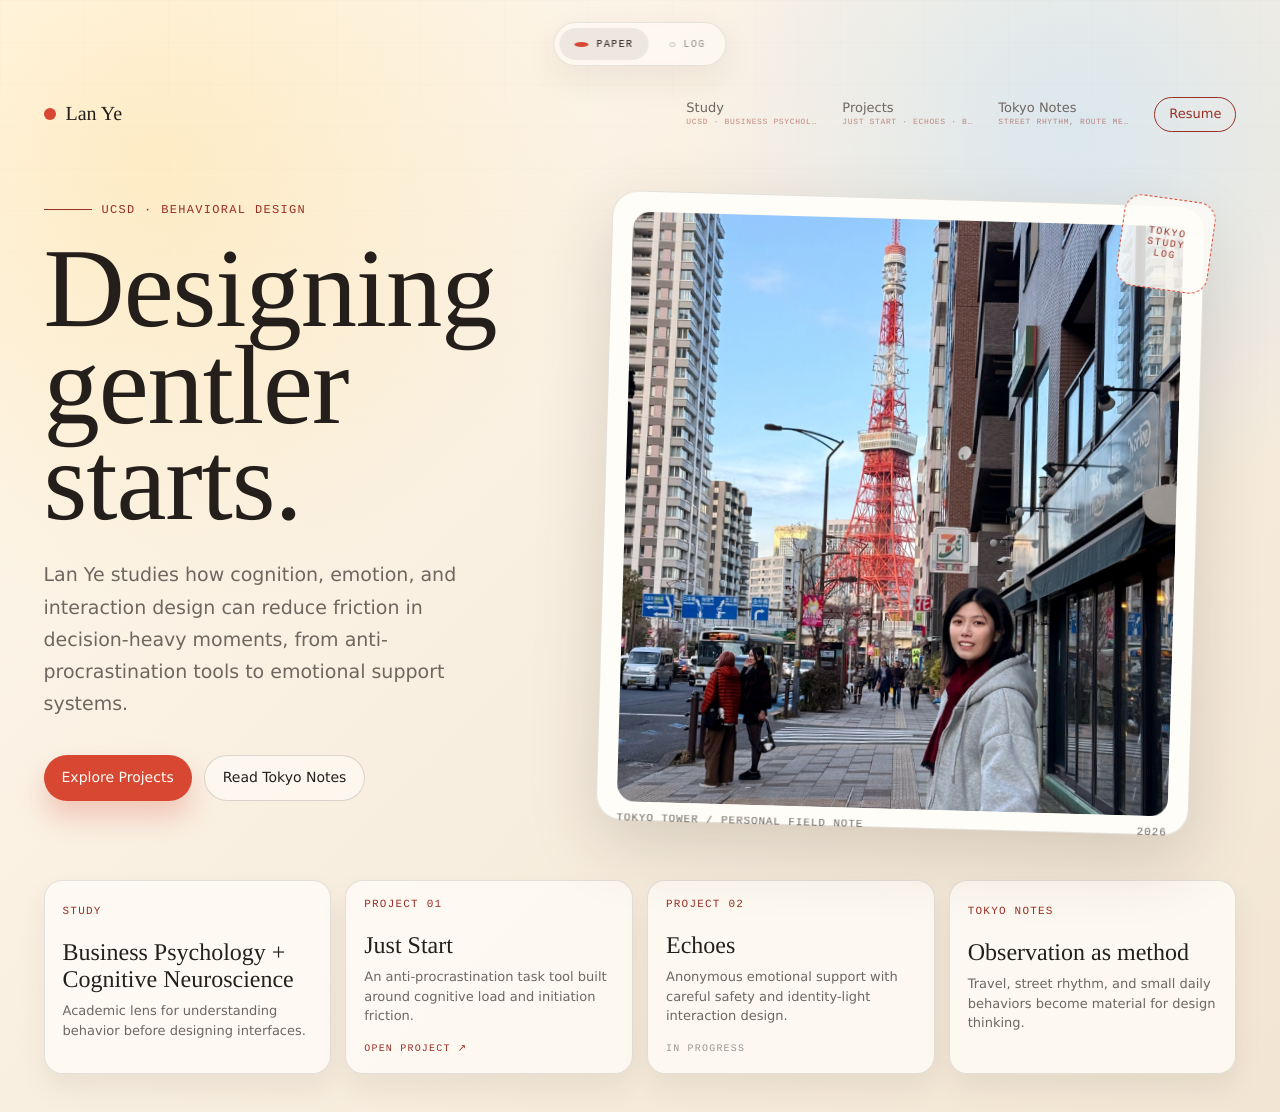
==== commit ab3c6da5: "Link Just Start project cards" ====
--- a/index.html
+++ b/index.html
@@ -84,15 +84,23 @@
               <h2>Business Psychology + Cognitive Neuroscience</h2>
               <p>Academic lens for understanding behavior before designing interfaces.</p>
             </article>
-            <article id="postcard-projects" class="note-card">
+            <a
+              id="postcard-projects"
+              class="note-card project-card"
+              href="https://money-node-59970788.figma.site/"
+              target="_blank"
+              rel="noopener"
+            >
               <span>Project 01</span>
               <h2>Just Start</h2>
               <p>An anti-procrastination task tool built around cognitive load and initiation friction.</p>
-            </article>
-            <article class="note-card">
+              <div class="project-status">Open project</div>
+            </a>
+            <article class="note-card project-card is-muted">
               <span>Project 02</span>
               <h2>Echoes</h2>
               <p>Anonymous emotional support with careful safety and identity-light interaction design.</p>
+              <div class="project-status">In progress</div>
             </article>
             <article id="postcard-notes" class="note-card">
               <span>Tokyo Notes</span>
@@ -179,15 +187,23 @@
               <h2>Tokyo Notes</h2>
               <p>Urban observation, route memory, and emotional texture as design inputs.</p>
             </article>
-            <article id="quiet-projects" class="quiet-section">
+            <a
+              id="quiet-projects"
+              class="quiet-section quiet-section-link"
+              href="https://money-node-59970788.figma.site/"
+              target="_blank"
+              rel="noopener"
+            >
               <span>02</span>
               <h2>Just Start</h2>
               <p>Reducing psychological resistance through micro-task decomposition.</p>
-            </article>
-            <article class="quiet-section">
+              <div class="project-status">Open project</div>
+            </a>
+            <article class="quiet-section is-muted">
               <span>03</span>
               <h2>Echoes</h2>
               <p>Anonymous emotional support with identity-light, safety-first interaction.</p>
+              <div class="project-status">In progress</div>
             </article>
             <article class="quiet-section">
               <span>04</span>
--- a/assets/site.css
+++ b/assets/site.css
@@ -603,6 +603,63 @@
   line-height: 1.5;
 }
 
+.project-card,
+.quiet-section-link {
+  color: inherit;
+}
+
+.project-card {
+  display: flex;
+  flex-direction: column;
+}
+
+.quiet-section-link {
+  display: flex;
+  flex-direction: column;
+}
+
+.project-status {
+  width: fit-content;
+  margin-top: auto;
+  padding-top: 16px;
+  color: var(--red-dark);
+  font-family: var(--mono);
+  font-size: 10px;
+  letter-spacing: 0.12em;
+  text-transform: uppercase;
+  transition:
+    color 180ms ease,
+    opacity 180ms ease,
+    transform 180ms ease;
+}
+
+a.project-card .project-status::after,
+.quiet-section-link .project-status::after {
+  content: " ↗";
+}
+
+a.project-card:hover .project-status,
+a.project-card:focus-visible .project-status,
+.quiet-section-link:hover .project-status,
+.quiet-section-link:focus-visible .project-status {
+  transform: translateX(3px);
+}
+
+.is-muted {
+  cursor: default;
+}
+
+.is-muted .project-status {
+  color: var(--ink-soft);
+  opacity: 0.68;
+}
+
+.note-card.is-muted:hover,
+.note-card.is-muted:focus-within {
+  box-shadow: 0 14px 28px rgba(69, 50, 36, 0.08);
+  transform: translateY(-1px);
+}
+
 /* Variation 7: quiet bilingual log */
 
 .quiet {
@@ -896,6 +953,17 @@
   line-height: 1.55;
 }
 
+.quiet-section .project-status {
+  padding-top: 22px;
+}
+
+.quiet-section.is-muted:hover,
+.quiet-section.is-muted:focus-within {
+  background: transparent;
+  border-color: var(--line);
+  transform: translateY(-1px);
+}
+
 @keyframes screenIn {
   from {
     opacity: 0.98;
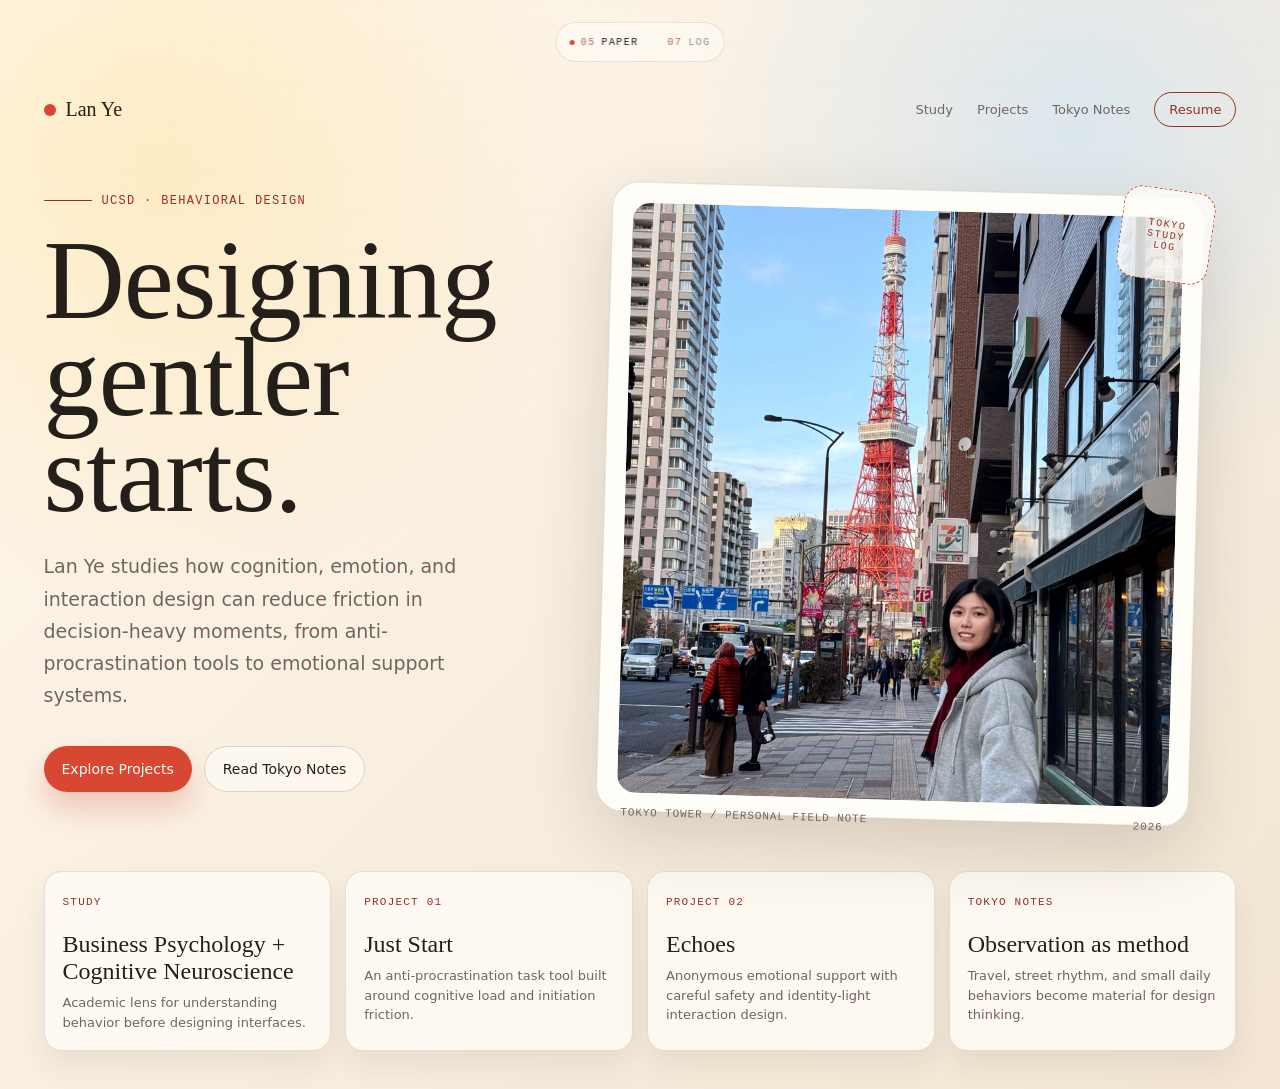
==== commit 2dc58466: "Add files via upload" ====
--- a/index.html
+++ b/index.html
@@ -12,14 +12,685 @@
       name="description"
       content="Two previewable personal website directions for Lan Ye, integrating a Tokyo Tower portrait and resume entry."
     />
-    <link rel="stylesheet" href="assets/site.css" />
+    <style>
+      :root {
+        --ink: #251f1c;
+        --ink-soft: #6f6660;
+        --ivory: #fbf6ed;
+        --paper: #fffdf8;
+        --line: rgba(38, 30, 24, 0.16);
+        --red: #d74732;
+        --red-dark: #982f25;
+        --sage: #81957f;
+        --blue: #cfe4f4;
+        --shadow: 0 24px 70px rgba(42, 31, 24, 0.16);
+        --sans: Inter, ui-sans-serif, system-ui, -apple-system, BlinkMacSystemFont, "Segoe UI", sans-serif;
+        --serif: "Times New Roman", Georgia, Cambria, serif;
+        --mono: "SFMono-Regular", "SF Mono", Consolas, monospace;
+      }
+
+      * {
+        box-sizing: border-box;
+      }
+
+      html {
+        scroll-behavior: smooth;
+      }
+
+      body {
+        margin: 0;
+        background: #eee7dd;
+        color: var(--ink);
+        font-family: var(--sans);
+      }
+
+      a {
+        color: inherit;
+        text-decoration: none;
+      }
+
+      img {
+        display: block;
+        max-width: 100%;
+      }
+
+      button {
+        font: inherit;
+      }
+
+      .variation-switch {
+        position: fixed;
+        z-index: 20;
+        top: 22px;
+        left: 50%;
+        display: flex;
+        gap: 18px;
+        align-items: center;
+        padding: 8px 13px;
+        border: 1px solid rgba(37, 31, 28, 0.1);
+        border-radius: 999px;
+        background: rgba(255, 253, 248, 0.54);
+        backdrop-filter: blur(18px);
+        transform: translateX(-50%);
+      }
+
+      .variation-switch button {
+        position: relative;
+        display: inline-flex;
+        align-items: center;
+        gap: 6px;
+        height: 22px;
+        padding: 0;
+        border: 0;
+        color: rgba(37, 31, 28, 0.48);
+        background: transparent;
+        font-family: var(--mono);
+        font-size: 10px;
+        letter-spacing: 0.14em;
+        text-transform: uppercase;
+        cursor: pointer;
+      }
+
+      .variation-switch button::before {
+        width: 5px;
+        height: 5px;
+        border-radius: 50%;
+        background: transparent;
+        content: "";
+      }
+
+      .variation-switch button[aria-selected="true"] {
+        color: var(--ink);
+      }
+
+      .variation-switch button[aria-selected="true"]::before {
+        background: var(--red);
+      }
+
+      .switch-index {
+        color: var(--red-dark);
+        opacity: 0.72;
+      }
+
+      .screen {
+        display: none;
+        min-height: 100vh;
+      }
+
+      .screen.is-active {
+        display: block;
+      }
+
+      /* Variation 5: warm postcard */
+
+      .postcard {
+        overflow: hidden;
+        background:
+          radial-gradient(circle at 12% 15%, rgba(255, 217, 125, 0.34), transparent 28rem),
+          radial-gradient(circle at 84% 12%, rgba(207, 228, 244, 0.7), transparent 24rem),
+          linear-gradient(135deg, #fff8ed 0%, #f2e5d3 100%);
+      }
+
+      .postcard::before {
+        position: fixed;
+        inset: 0;
+        pointer-events: none;
+        content: "";
+        opacity: 0.24;
+        background-image:
+          linear-gradient(rgba(37, 31, 28, 0.06) 1px, transparent 1px),
+          linear-gradient(90deg, rgba(37, 31, 28, 0.04) 1px, transparent 1px);
+        background-size: 42px 42px;
+        mask-image: linear-gradient(to bottom, #000, transparent 72%);
+      }
+
+      .postcard-shell {
+        position: relative;
+        width: min(1440px, 100%);
+        min-height: 100vh;
+        margin: 0 auto;
+        padding: 78px clamp(18px, 3.4vw, 52px) 38px;
+      }
+
+      .postcard-nav {
+        position: relative;
+        z-index: 3;
+        display: flex;
+        align-items: center;
+        justify-content: space-between;
+        gap: 20px;
+        padding: 14px 0 28px;
+      }
+
+      .postcard-mark {
+        display: flex;
+        align-items: center;
+        gap: 10px;
+        font-family: var(--serif);
+        font-size: 20px;
+      }
+
+      .postcard-mark::before {
+        width: 12px;
+        height: 12px;
+        border-radius: 999px;
+        background: var(--red);
+        content: "";
+      }
+
+      .postcard-links,
+      .quiet-links {
+        display: flex;
+        align-items: center;
+        gap: clamp(10px, 2vw, 24px);
+        color: var(--ink-soft);
+        font-size: 13px;
+      }
+
+      .postcard-links a,
+      .quiet-links a {
+        white-space: nowrap;
+      }
+
+      .nav-resume {
+        padding: 9px 14px;
+        border: 1px solid currentColor;
+        border-radius: 999px;
+        color: var(--red-dark);
+      }
+
+      .postcard-hero {
+        position: relative;
+        z-index: 1;
+        display: grid;
+        grid-template-columns: minmax(280px, 0.9fr) minmax(420px, 1.45fr);
+        gap: clamp(24px, 4vw, 56px);
+        align-items: center;
+      }
+
+      .postcard-copy {
+        padding: 18px 0 30px;
+      }
+
+      .eyebrow {
+        display: inline-flex;
+        align-items: center;
+        gap: 10px;
+        margin-bottom: 24px;
+        color: var(--red-dark);
+        font-family: var(--mono);
+        font-size: 12px;
+        letter-spacing: 0.11em;
+        text-transform: uppercase;
+      }
+
+      .eyebrow::before {
+        width: 48px;
+        height: 1px;
+        background: currentColor;
+        content: "";
+      }
+
+      .postcard h1,
+      .quiet h1 {
+        margin: 0;
+        font-family: var(--serif);
+        font-weight: 400;
+        letter-spacing: -0.01em;
+      }
+
+      .postcard h1 {
+        max-width: 520px;
+        font-size: clamp(58px, 8.8vw, 132px);
+        line-height: 0.86;
+      }
+
+      .postcard-lede {
+        max-width: 470px;
+        margin: 28px 0 0;
+        color: var(--ink-soft);
+        font-size: clamp(16px, 1.5vw, 19px);
+        line-height: 1.7;
+      }
+
+      .postcard-actions {
+        display: flex;
+        flex-wrap: wrap;
+        gap: 12px;
+        margin-top: 34px;
+      }
+
+      .primary-action,
+      .ghost-action {
+        display: inline-flex;
+        align-items: center;
+        justify-content: center;
+        min-height: 46px;
+        padding: 0 18px;
+        border-radius: 999px;
+        font-size: 14px;
+      }
+
+      .primary-action {
+        color: #fffdf8;
+        background: var(--red);
+        box-shadow: 0 16px 28px rgba(215, 71, 50, 0.25);
+      }
+
+      .ghost-action {
+        border: 1px solid var(--line);
+        color: var(--ink);
+        background: rgba(255, 253, 248, 0.58);
+      }
+
+      .postcard-photo-wrap {
+        position: relative;
+        min-height: 680px;
+      }
+
+      .postcard-photo-card {
+        position: absolute;
+        inset: 18px 0 0 32px;
+        padding: clamp(12px, 1.6vw, 20px);
+        border: 1px solid rgba(68, 50, 38, 0.14);
+        border-radius: 26px;
+        background: #fffdf8;
+        box-shadow: var(--shadow);
+        transform: rotate(1.6deg);
+      }
+
+      .postcard-photo {
+        width: 100%;
+        height: 590px;
+        border-radius: 18px;
+        object-fit: cover;
+        object-position: 61% 50%;
+        filter: saturate(0.95) contrast(1.02);
+      }
+
+      .postcard-stamp {
+        position: absolute;
+        top: 34px;
+        right: 24px;
+        display: grid;
+        place-items: center;
+        width: 92px;
+        height: 92px;
+        border: 1px dashed var(--red);
+        border-radius: 18px;
+        color: var(--red-dark);
+        background: rgba(255, 253, 248, 0.82);
+        font-family: var(--mono);
+        font-size: 10px;
+        letter-spacing: 0.16em;
+        text-align: center;
+        text-transform: uppercase;
+        transform: rotate(8deg);
+      }
+
+      .postcard-caption {
+        display: flex;
+        align-items: center;
+        justify-content: space-between;
+        gap: 16px;
+        padding: 14px 4px 0;
+        color: var(--ink-soft);
+        font-family: var(--mono);
+        font-size: 11px;
+        letter-spacing: 0.08em;
+        text-transform: uppercase;
+      }
+
+      .postcard-modules {
+        display: grid;
+        grid-template-columns: repeat(4, minmax(0, 1fr));
+        gap: 14px;
+        margin-top: 36px;
+      }
+
+      .note-card {
+        min-height: 142px;
+        padding: 18px;
+        border: 1px solid rgba(37, 31, 28, 0.12);
+        border-radius: 18px;
+        background: rgba(255, 253, 248, 0.78);
+        box-shadow: 0 14px 28px rgba(69, 50, 36, 0.08);
+      }
+
+      .note-card span {
+        color: var(--red-dark);
+        font-family: var(--mono);
+        font-size: 11px;
+        letter-spacing: 0.11em;
+        text-transform: uppercase;
+      }
+
+      .note-card h2 {
+        margin: 22px 0 8px;
+        font-family: var(--serif);
+        font-size: 24px;
+        font-weight: 400;
+      }
+
+      .note-card p {
+        margin: 0;
+        color: var(--ink-soft);
+        font-size: 13px;
+        line-height: 1.5;
+      }
+
+      /* Variation 7: quiet bilingual log */
+
+      .quiet {
+        background: #fbfaf6;
+      }
+
+      .quiet-shell {
+        width: min(1460px, 100%);
+        min-height: 100vh;
+        margin: 0 auto;
+        padding: 76px clamp(18px, 3.2vw, 50px) 40px;
+      }
+
+      .quiet-nav {
+        display: grid;
+        grid-template-columns: 1fr auto 1fr;
+        gap: 20px;
+        align-items: center;
+        padding-bottom: 26px;
+        border-bottom: 1px solid var(--line);
+      }
+
+      .quiet-mark {
+        font-family: var(--mono);
+        font-size: 12px;
+        letter-spacing: 0.16em;
+        text-transform: uppercase;
+      }
+
+      .quiet-place {
+        justify-self: end;
+        color: var(--ink-soft);
+        font-family: var(--mono);
+        font-size: 12px;
+        letter-spacing: 0.12em;
+        text-transform: uppercase;
+      }
+
+      .quiet-hero {
+        display: grid;
+        grid-template-columns: minmax(320px, 0.88fr) minmax(420px, 1.12fr);
+        gap: clamp(28px, 4.6vw, 76px);
+        min-height: calc(100vh - 150px);
+        align-items: stretch;
+        padding-top: 34px;
+      }
+
+      .quiet-copy {
+        display: flex;
+        flex-direction: column;
+        justify-content: space-between;
+        padding: 14px 0 10px;
+      }
+
+      .quiet-kicker {
+        display: flex;
+        align-items: center;
+        justify-content: space-between;
+        gap: 18px;
+        color: var(--ink-soft);
+        font-family: var(--mono);
+        font-size: 12px;
+        letter-spacing: 0.12em;
+        text-transform: uppercase;
+      }
+
+      .quiet-kicker::after {
+        flex: 1;
+        height: 1px;
+        background: var(--line);
+        content: "";
+      }
+
+      .quiet h1 {
+        max-width: 610px;
+        margin-top: 36px;
+        font-size: clamp(50px, 5.8vw, 86px);
+        line-height: 0.98;
+      }
+
+      .quiet-subtitle {
+        max-width: 540px;
+        margin: 24px 0 0;
+        color: var(--ink-soft);
+        font-size: clamp(16px, 1.4vw, 18px);
+        line-height: 1.68;
+      }
+
+      .quiet-jp {
+        margin-top: 22px;
+        color: var(--red-dark);
+        font-family: var(--serif);
+        font-size: 18px;
+        letter-spacing: 0.12em;
+      }
+
+      .quiet-actions {
+        display: flex;
+        flex-wrap: wrap;
+        gap: 12px;
+        margin-top: 26px;
+      }
+
+      .quiet .primary-action {
+        background: var(--ink);
+        box-shadow: none;
+      }
+
+      .quiet .ghost-action {
+        border-color: var(--ink);
+        background: transparent;
+      }
+
+      .quiet-lower {
+        display: grid;
+        grid-template-columns: 1fr 1fr;
+        gap: 18px;
+        margin-top: 52px;
+      }
+
+      .quiet-card {
+        padding-top: 18px;
+        border-top: 1px solid var(--line);
+      }
+
+      .quiet-card span {
+        color: var(--red-dark);
+        font-family: var(--mono);
+        font-size: 11px;
+        letter-spacing: 0.12em;
+        text-transform: uppercase;
+      }
+
+      .quiet-card p {
+        margin: 14px 0 0;
+        color: var(--ink-soft);
+        font-size: 14px;
+        line-height: 1.65;
+      }
+
+      .quiet-photo-zone {
+        position: relative;
+        min-height: 640px;
+        border-left: 1px solid var(--line);
+        padding-left: clamp(18px, 2.6vw, 38px);
+      }
+
+      .quiet-photo-frame {
+        position: relative;
+        height: 100%;
+        min-height: 640px;
+        overflow: hidden;
+        border-radius: 0;
+        background: #ddd;
+      }
+
+      .quiet-photo-frame img {
+        width: 100%;
+        height: 100%;
+        object-fit: cover;
+        object-position: 63% 48%;
+        filter: saturate(0.9) contrast(1.04);
+      }
+
+      .quiet-photo-frame::after {
+        position: absolute;
+        inset: 0;
+        pointer-events: none;
+        content: "";
+        background:
+          linear-gradient(to top, rgba(0, 0, 0, 0.18), transparent 28%),
+          linear-gradient(to right, rgba(251, 250, 246, 0.05), transparent 24%);
+      }
+
+      .quiet-photo-meta {
+        position: absolute;
+        left: clamp(32px, 3.6vw, 56px);
+        bottom: 26px;
+        display: flex;
+        gap: 12px;
+        color: #fff;
+        font-family: var(--mono);
+        font-size: 11px;
+        letter-spacing: 0.1em;
+        text-transform: uppercase;
+      }
+
+      .quiet-sections {
+        display: grid;
+        grid-template-columns: repeat(4, minmax(0, 1fr));
+        gap: 0;
+        margin-top: 34px;
+        border-top: 1px solid var(--line);
+        border-left: 1px solid var(--line);
+      }
+
+      .quiet-section {
+        min-height: 176px;
+        padding: 18px;
+        border-right: 1px solid var(--line);
+        border-bottom: 1px solid var(--line);
+      }
+
+      .quiet-section span {
+        color: var(--red-dark);
+        font-family: var(--mono);
+        font-size: 11px;
+      }
+
+      .quiet-section h2 {
+        margin: 38px 0 10px;
+        font-family: var(--serif);
+        font-size: 28px;
+        font-weight: 400;
+      }
+
+      .quiet-section p {
+        margin: 0;
+        color: var(--ink-soft);
+        font-size: 13px;
+        line-height: 1.55;
+      }
+
+      @media (max-width: 1020px) {
+        .postcard-hero,
+        .quiet-hero {
+          grid-template-columns: 1fr;
+        }
+
+        .postcard-photo-wrap,
+        .quiet-photo-zone,
+        .quiet-photo-frame {
+          min-height: 560px;
+        }
+
+        .postcard-photo-card {
+          position: relative;
+          inset: auto;
+        }
+
+        .postcard-modules,
+        .quiet-sections {
+          grid-template-columns: repeat(2, minmax(0, 1fr));
+        }
+
+        .quiet-photo-zone {
+          border-left: 0;
+          padding-left: 0;
+        }
+      }
+
+      @media (max-width: 720px) {
+        .variation-switch {
+          right: 12px;
+          left: 12px;
+          transform: none;
+        }
+
+        .variation-switch button {
+          flex: 1;
+          min-width: 0;
+          font-size: 13px;
+        }
+
+        .postcard-nav,
+        .quiet-nav {
+          align-items: flex-start;
+          grid-template-columns: 1fr;
+          flex-direction: column;
+        }
+
+        .postcard-links,
+        .quiet-links {
+          flex-wrap: wrap;
+          justify-content: flex-start;
+        }
+
+        .quiet-place {
+          justify-self: start;
+        }
+
+        .postcard-shell,
+        .quiet-shell {
+          padding-top: 82px;
+        }
+
+        .postcard-photo-wrap,
+        .quiet-photo-zone,
+        .quiet-photo-frame {
+          min-height: 430px;
+        }
+
+        .postcard-photo {
+          height: 430px;
+        }
+
+        .postcard-modules,
+        .quiet-lower,
+        .quiet-sections {
+          grid-template-columns: 1fr;
+        }
+      }
+    </style>
   </head>
   <body>
     <div class="variation-switch" role="tablist" aria-label="Design variations">
       <button type="button" role="tab" aria-selected="true" data-target="postcard">
+        <span class="switch-index">05</span>
         <span>Paper</span>
       </button>
       <button type="button" role="tab" aria-selected="false" data-target="quiet">
+        <span class="switch-index">07</span>
         <span>Log</span>
       </button>
     </div>
@@ -30,20 +701,9 @@
           <nav class="postcard-nav" aria-label="Postcard navigation">
             <a class="postcard-mark" href="#postcard">Lan Ye</a>
             <div class="postcard-links">
-              <a href="#postcard-study">
-                Study
-                <span class="nav-preview" aria-hidden="true">UCSD · Business Psychology · Cognitive Neuroscience</span>
-              </a>
-              <a href="#postcard-projects">
-                Projects
-                <span class="nav-preview" aria-hidden="true">Just Start · Echoes · behavior-centered product thinking</span>
-              </a>
-              <a href="#postcard-notes">
-                Tokyo Notes
-                <span class="nav-preview" aria-hidden="true"
-                  >Street rhythm, route memory, and observation notes from Tokyo</span
-                >
-              </a>
+              <a href="#postcard-study">Study</a>
+              <a href="#postcard-projects">Projects</a>
+              <a href="#postcard-notes">Tokyo Notes</a>
               <a class="nav-resume" href="assets/lan-ye-resume.html">Resume</a>
             </div>
           </nav>
@@ -84,23 +744,15 @@
               <h2>Business Psychology + Cognitive Neuroscience</h2>
               <p>Academic lens for understanding behavior before designing interfaces.</p>
             </article>
-            <a
-              id="postcard-projects"
-              class="note-card project-card"
-              href="https://money-node-59970788.figma.site/"
-              target="_blank"
-              rel="noopener"
-            >
+            <article id="postcard-projects" class="note-card">
               <span>Project 01</span>
               <h2>Just Start</h2>
               <p>An anti-procrastination task tool built around cognitive load and initiation friction.</p>
-              <div class="project-status">Open project</div>
-            </a>
-            <article class="note-card project-card is-muted">
+            </article>
+            <article class="note-card">
               <span>Project 02</span>
               <h2>Echoes</h2>
               <p>Anonymous emotional support with careful safety and identity-light interaction design.</p>
-              <div class="project-status">In progress</div>
             </article>
             <article id="postcard-notes" class="note-card">
               <span>Tokyo Notes</span>
@@ -116,25 +768,11 @@
           <nav class="quiet-nav" aria-label="Minimal navigation">
             <a class="quiet-mark" href="#quiet">Lan Ye / Personal Log</a>
             <div class="quiet-links">
-              <a href="#quiet-about">
-                About
-                <span class="nav-preview" aria-hidden="true">Current study path, research lens, and design focus</span>
-              </a>
-              <a href="#quiet-notes">
-                Notes
-                <span class="nav-preview" aria-hidden="true">Tokyo field notes as quiet inputs for interaction design</span>
-              </a>
-              <a href="#quiet-projects">
-                Projects
-                <span class="nav-preview" aria-hidden="true"
-                  >Selected UX systems around action, care, and decision friction</span
-                >
-              </a>
+              <a href="#quiet-about">About</a>
+              <a href="#quiet-notes">Notes</a>
+              <a href="#quiet-projects">Projects</a>
               <a class="nav-resume" href="assets/lan-ye-resume.html">Resume</a>
-              <a href="#quiet-contact">
-                Contact
-                <span class="nav-preview" aria-hidden="true">Open to UX research and interaction design work</span>
-              </a>
+              <a href="#quiet-contact">Contact</a>
             </div>
             <div class="quiet-place">Tokyo · San Diego · LA</div>
           </nav>
@@ -187,23 +825,15 @@
               <h2>Tokyo Notes</h2>
               <p>Urban observation, route memory, and emotional texture as design inputs.</p>
             </article>
-            <a
-              id="quiet-projects"
-              class="quiet-section quiet-section-link"
-              href="https://money-node-59970788.figma.site/"
-              target="_blank"
-              rel="noopener"
-            >
+            <article id="quiet-projects" class="quiet-section">
               <span>02</span>
               <h2>Just Start</h2>
               <p>Reducing psychological resistance through micro-task decomposition.</p>
-              <div class="project-status">Open project</div>
-            </a>
-            <article class="quiet-section is-muted">
+            </article>
+            <article class="quiet-section">
               <span>03</span>
               <h2>Echoes</h2>
               <p>Anonymous emotional support with identity-light, safety-first interaction.</p>
-              <div class="project-status">In progress</div>
             </article>
             <article class="quiet-section">
               <span>04</span>
@@ -215,6 +845,22 @@
       </section>
     </main>
 
-    <script src="assets/site.js" defer></script>
+    <script>
+      const buttons = Array.from(document.querySelectorAll("[data-target]"));
+      const screens = Array.from(document.querySelectorAll(".screen"));
+
+      buttons.forEach((button) => {
+        button.addEventListener("click", () => {
+          const target = button.dataset.target;
+          buttons.forEach((item) => {
+            item.setAttribute("aria-selected", String(item === button));
+          });
+          screens.forEach((screen) => {
+            screen.classList.toggle("is-active", screen.id === target);
+          });
+          window.scrollTo({ top: 0, behavior: "smooth" });
+        });
+      });
+    </script>
   </body>
 </html>
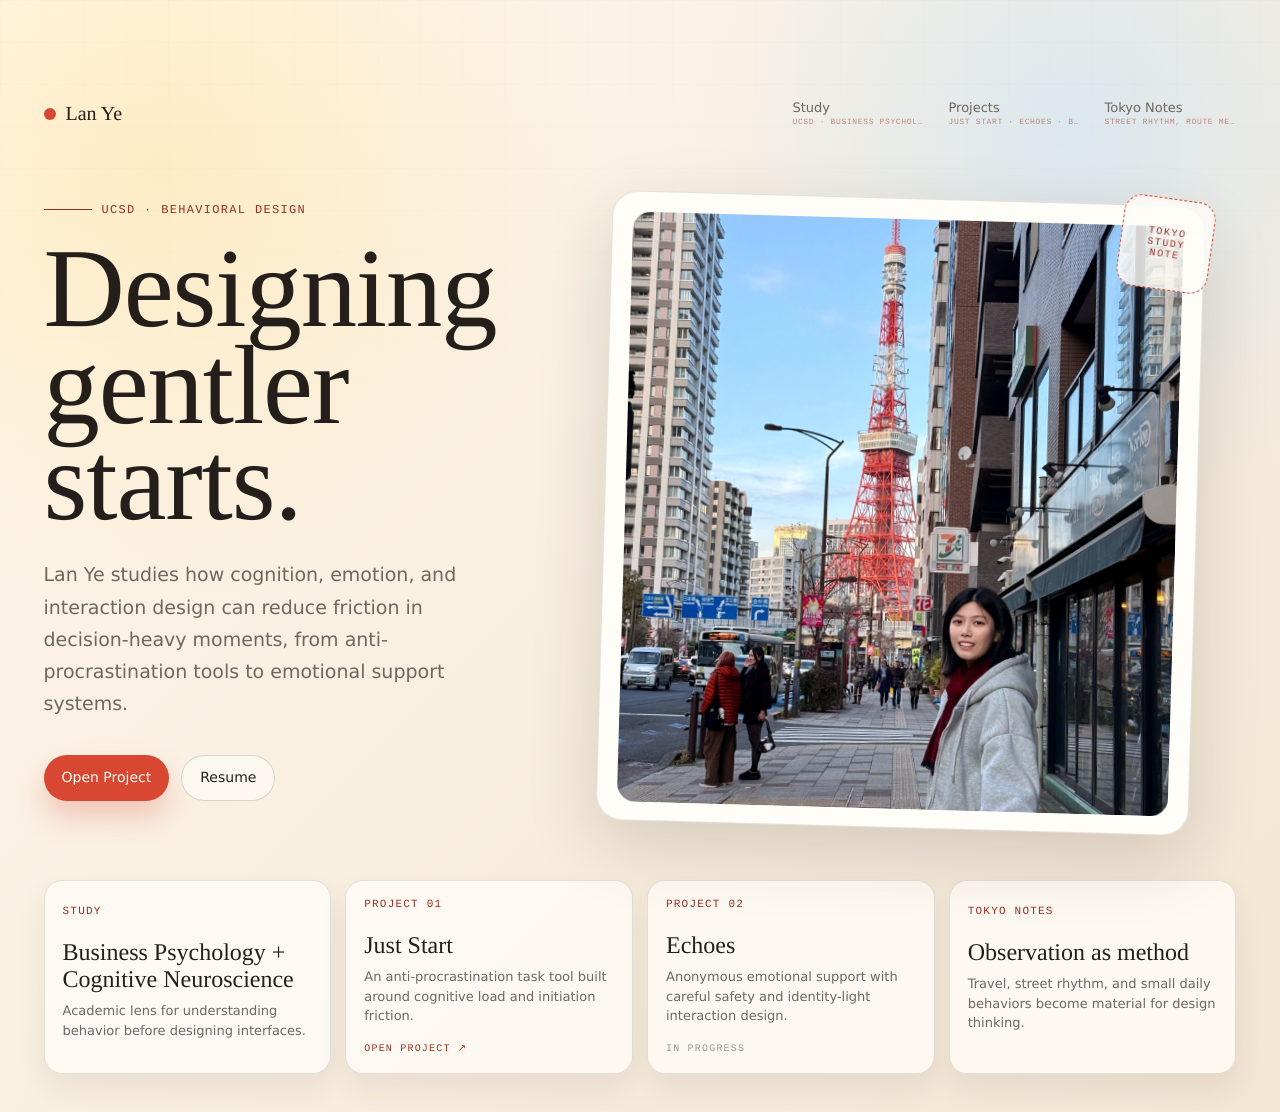
==== commit 47351a19: "Collapse site to single postcard version" ====
--- a/index.html
+++ b/index.html
@@ -3,708 +3,38 @@
   <head>
     <meta charset="utf-8" />
     <meta name="viewport" content="width=device-width, initial-scale=1" />
-    <title>Lan Ye Personal Site Variations</title>
+    <title>Lan Ye Personal Site</title>
     <link
       rel="icon"
       href="data:image/svg+xml,%3Csvg xmlns='http://www.w3.org/2000/svg' viewBox='0 0 32 32'%3E%3Crect width='32' height='32' rx='8' fill='%23fbf6ed'/%3E%3Cpath d='M7 23V8h3v12h7v3H7Zm11 0V8h3l4 15h-3l-.7-3h-3.8l-.7 3H18Zm.2-5.6h2.5L19.5 12h-.1l-1.2 5.4Z' fill='%23d74732'/%3E%3C/svg%3E"
     />
     <meta
       name="description"
-      content="Two previewable personal website directions for Lan Ye, integrating a Tokyo Tower portrait and resume entry."
+      content="Lan Ye personal website, integrating a Tokyo Tower portrait, project work, and resume entry."
     />
-    <style>
-      :root {
-        --ink: #251f1c;
-        --ink-soft: #6f6660;
-        --ivory: #fbf6ed;
-        --paper: #fffdf8;
-        --line: rgba(38, 30, 24, 0.16);
-        --red: #d74732;
-        --red-dark: #982f25;
-        --sage: #81957f;
-        --blue: #cfe4f4;
-        --shadow: 0 24px 70px rgba(42, 31, 24, 0.16);
-        --sans: Inter, ui-sans-serif, system-ui, -apple-system, BlinkMacSystemFont, "Segoe UI", sans-serif;
-        --serif: "Times New Roman", Georgia, Cambria, serif;
-        --mono: "SFMono-Regular", "SF Mono", Consolas, monospace;
-      }
-
-      * {
-        box-sizing: border-box;
-      }
-
-      html {
-        scroll-behavior: smooth;
-      }
-
-      body {
-        margin: 0;
-        background: #eee7dd;
-        color: var(--ink);
-        font-family: var(--sans);
-      }
-
-      a {
-        color: inherit;
-        text-decoration: none;
-      }
-
-      img {
-        display: block;
-        max-width: 100%;
-      }
-
-      button {
-        font: inherit;
-      }
-
-      .variation-switch {
-        position: fixed;
-        z-index: 20;
-        top: 22px;
-        left: 50%;
-        display: flex;
-        gap: 18px;
-        align-items: center;
-        padding: 8px 13px;
-        border: 1px solid rgba(37, 31, 28, 0.1);
-        border-radius: 999px;
-        background: rgba(255, 253, 248, 0.54);
-        backdrop-filter: blur(18px);
-        transform: translateX(-50%);
-      }
-
-      .variation-switch button {
-        position: relative;
-        display: inline-flex;
-        align-items: center;
-        gap: 6px;
-        height: 22px;
-        padding: 0;
-        border: 0;
-        color: rgba(37, 31, 28, 0.48);
-        background: transparent;
-        font-family: var(--mono);
-        font-size: 10px;
-        letter-spacing: 0.14em;
-        text-transform: uppercase;
-        cursor: pointer;
-      }
-
-      .variation-switch button::before {
-        width: 5px;
-        height: 5px;
-        border-radius: 50%;
-        background: transparent;
-        content: "";
-      }
-
-      .variation-switch button[aria-selected="true"] {
-        color: var(--ink);
-      }
-
-      .variation-switch button[aria-selected="true"]::before {
-        background: var(--red);
-      }
-
-      .switch-index {
-        color: var(--red-dark);
-        opacity: 0.72;
-      }
-
-      .screen {
-        display: none;
-        min-height: 100vh;
-      }
-
-      .screen.is-active {
-        display: block;
-      }
-
-      /* Variation 5: warm postcard */
-
-      .postcard {
-        overflow: hidden;
-        background:
-          radial-gradient(circle at 12% 15%, rgba(255, 217, 125, 0.34), transparent 28rem),
-          radial-gradient(circle at 84% 12%, rgba(207, 228, 244, 0.7), transparent 24rem),
-          linear-gradient(135deg, #fff8ed 0%, #f2e5d3 100%);
-      }
-
-      .postcard::before {
-        position: fixed;
-        inset: 0;
-        pointer-events: none;
-        content: "";
-        opacity: 0.24;
-        background-image:
-          linear-gradient(rgba(37, 31, 28, 0.06) 1px, transparent 1px),
-          linear-gradient(90deg, rgba(37, 31, 28, 0.04) 1px, transparent 1px);
-        background-size: 42px 42px;
-        mask-image: linear-gradient(to bottom, #000, transparent 72%);
-      }
-
-      .postcard-shell {
-        position: relative;
-        width: min(1440px, 100%);
-        min-height: 100vh;
-        margin: 0 auto;
-        padding: 78px clamp(18px, 3.4vw, 52px) 38px;
-      }
-
-      .postcard-nav {
-        position: relative;
-        z-index: 3;
-        display: flex;
-        align-items: center;
-        justify-content: space-between;
-        gap: 20px;
-        padding: 14px 0 28px;
-      }
-
-      .postcard-mark {
-        display: flex;
-        align-items: center;
-        gap: 10px;
-        font-family: var(--serif);
-        font-size: 20px;
-      }
-
-      .postcard-mark::before {
-        width: 12px;
-        height: 12px;
-        border-radius: 999px;
-        background: var(--red);
-        content: "";
-      }
-
-      .postcard-links,
-      .quiet-links {
-        display: flex;
-        align-items: center;
-        gap: clamp(10px, 2vw, 24px);
-        color: var(--ink-soft);
-        font-size: 13px;
-      }
-
-      .postcard-links a,
-      .quiet-links a {
-        white-space: nowrap;
-      }
-
-      .nav-resume {
-        padding: 9px 14px;
-        border: 1px solid currentColor;
-        border-radius: 999px;
-        color: var(--red-dark);
-      }
-
-      .postcard-hero {
-        position: relative;
-        z-index: 1;
-        display: grid;
-        grid-template-columns: minmax(280px, 0.9fr) minmax(420px, 1.45fr);
-        gap: clamp(24px, 4vw, 56px);
-        align-items: center;
-      }
-
-      .postcard-copy {
-        padding: 18px 0 30px;
-      }
-
-      .eyebrow {
-        display: inline-flex;
-        align-items: center;
-        gap: 10px;
-        margin-bottom: 24px;
-        color: var(--red-dark);
-        font-family: var(--mono);
-        font-size: 12px;
-        letter-spacing: 0.11em;
-        text-transform: uppercase;
-      }
-
-      .eyebrow::before {
-        width: 48px;
-        height: 1px;
-        background: currentColor;
-        content: "";
-      }
-
-      .postcard h1,
-      .quiet h1 {
-        margin: 0;
-        font-family: var(--serif);
-        font-weight: 400;
-        letter-spacing: -0.01em;
-      }
-
-      .postcard h1 {
-        max-width: 520px;
-        font-size: clamp(58px, 8.8vw, 132px);
-        line-height: 0.86;
-      }
-
-      .postcard-lede {
-        max-width: 470px;
-        margin: 28px 0 0;
-        color: var(--ink-soft);
-        font-size: clamp(16px, 1.5vw, 19px);
-        line-height: 1.7;
-      }
-
-      .postcard-actions {
-        display: flex;
-        flex-wrap: wrap;
-        gap: 12px;
-        margin-top: 34px;
-      }
-
-      .primary-action,
-      .ghost-action {
-        display: inline-flex;
-        align-items: center;
-        justify-content: center;
-        min-height: 46px;
-        padding: 0 18px;
-        border-radius: 999px;
-        font-size: 14px;
-      }
-
-      .primary-action {
-        color: #fffdf8;
-        background: var(--red);
-        box-shadow: 0 16px 28px rgba(215, 71, 50, 0.25);
-      }
-
-      .ghost-action {
-        border: 1px solid var(--line);
-        color: var(--ink);
-        background: rgba(255, 253, 248, 0.58);
-      }
-
-      .postcard-photo-wrap {
-        position: relative;
-        min-height: 680px;
-      }
-
-      .postcard-photo-card {
-        position: absolute;
-        inset: 18px 0 0 32px;
-        padding: clamp(12px, 1.6vw, 20px);
-        border: 1px solid rgba(68, 50, 38, 0.14);
-        border-radius: 26px;
-        background: #fffdf8;
-        box-shadow: var(--shadow);
-        transform: rotate(1.6deg);
-      }
-
-      .postcard-photo {
-        width: 100%;
-        height: 590px;
-        border-radius: 18px;
-        object-fit: cover;
-        object-position: 61% 50%;
-        filter: saturate(0.95) contrast(1.02);
-      }
-
-      .postcard-stamp {
-        position: absolute;
-        top: 34px;
-        right: 24px;
-        display: grid;
-        place-items: center;
-        width: 92px;
-        height: 92px;
-        border: 1px dashed var(--red);
-        border-radius: 18px;
-        color: var(--red-dark);
-        background: rgba(255, 253, 248, 0.82);
-        font-family: var(--mono);
-        font-size: 10px;
-        letter-spacing: 0.16em;
-        text-align: center;
-        text-transform: uppercase;
-        transform: rotate(8deg);
-      }
-
-      .postcard-caption {
-        display: flex;
-        align-items: center;
-        justify-content: space-between;
-        gap: 16px;
-        padding: 14px 4px 0;
-        color: var(--ink-soft);
-        font-family: var(--mono);
-        font-size: 11px;
-        letter-spacing: 0.08em;
-        text-transform: uppercase;
-      }
-
-      .postcard-modules {
-        display: grid;
-        grid-template-columns: repeat(4, minmax(0, 1fr));
-        gap: 14px;
-        margin-top: 36px;
-      }
-
-      .note-card {
-        min-height: 142px;
-        padding: 18px;
-        border: 1px solid rgba(37, 31, 28, 0.12);
-        border-radius: 18px;
-        background: rgba(255, 253, 248, 0.78);
-        box-shadow: 0 14px 28px rgba(69, 50, 36, 0.08);
-      }
-
-      .note-card span {
-        color: var(--red-dark);
-        font-family: var(--mono);
-        font-size: 11px;
-        letter-spacing: 0.11em;
-        text-transform: uppercase;
-      }
-
-      .note-card h2 {
-        margin: 22px 0 8px;
-        font-family: var(--serif);
-        font-size: 24px;
-        font-weight: 400;
-      }
-
-      .note-card p {
-        margin: 0;
-        color: var(--ink-soft);
-        font-size: 13px;
-        line-height: 1.5;
-      }
-
-      /* Variation 7: quiet bilingual log */
-
-      .quiet {
-        background: #fbfaf6;
-      }
-
-      .quiet-shell {
-        width: min(1460px, 100%);
-        min-height: 100vh;
-        margin: 0 auto;
-        padding: 76px clamp(18px, 3.2vw, 50px) 40px;
-      }
-
-      .quiet-nav {
-        display: grid;
-        grid-template-columns: 1fr auto 1fr;
-        gap: 20px;
-        align-items: center;
-        padding-bottom: 26px;
-        border-bottom: 1px solid var(--line);
-      }
-
-      .quiet-mark {
-        font-family: var(--mono);
-        font-size: 12px;
-        letter-spacing: 0.16em;
-        text-transform: uppercase;
-      }
-
-      .quiet-place {
-        justify-self: end;
-        color: var(--ink-soft);
-        font-family: var(--mono);
-        font-size: 12px;
-        letter-spacing: 0.12em;
-        text-transform: uppercase;
-      }
-
-      .quiet-hero {
-        display: grid;
-        grid-template-columns: minmax(320px, 0.88fr) minmax(420px, 1.12fr);
-        gap: clamp(28px, 4.6vw, 76px);
-        min-height: calc(100vh - 150px);
-        align-items: stretch;
-        padding-top: 34px;
-      }
-
-      .quiet-copy {
-        display: flex;
-        flex-direction: column;
-        justify-content: space-between;
-        padding: 14px 0 10px;
-      }
-
-      .quiet-kicker {
-        display: flex;
-        align-items: center;
-        justify-content: space-between;
-        gap: 18px;
-        color: var(--ink-soft);
-        font-family: var(--mono);
-        font-size: 12px;
-        letter-spacing: 0.12em;
-        text-transform: uppercase;
-      }
-
-      .quiet-kicker::after {
-        flex: 1;
-        height: 1px;
-        background: var(--line);
-        content: "";
-      }
-
-      .quiet h1 {
-        max-width: 610px;
-        margin-top: 36px;
-        font-size: clamp(50px, 5.8vw, 86px);
-        line-height: 0.98;
-      }
-
-      .quiet-subtitle {
-        max-width: 540px;
-        margin: 24px 0 0;
-        color: var(--ink-soft);
-        font-size: clamp(16px, 1.4vw, 18px);
-        line-height: 1.68;
-      }
-
-      .quiet-jp {
-        margin-top: 22px;
-        color: var(--red-dark);
-        font-family: var(--serif);
-        font-size: 18px;
-        letter-spacing: 0.12em;
-      }
-
-      .quiet-actions {
-        display: flex;
-        flex-wrap: wrap;
-        gap: 12px;
-        margin-top: 26px;
-      }
-
-      .quiet .primary-action {
-        background: var(--ink);
-        box-shadow: none;
-      }
-
-      .quiet .ghost-action {
-        border-color: var(--ink);
-        background: transparent;
-      }
-
-      .quiet-lower {
-        display: grid;
-        grid-template-columns: 1fr 1fr;
-        gap: 18px;
-        margin-top: 52px;
-      }
-
-      .quiet-card {
-        padding-top: 18px;
-        border-top: 1px solid var(--line);
-      }
-
-      .quiet-card span {
-        color: var(--red-dark);
-        font-family: var(--mono);
-        font-size: 11px;
-        letter-spacing: 0.12em;
-        text-transform: uppercase;
-      }
-
-      .quiet-card p {
-        margin: 14px 0 0;
-        color: var(--ink-soft);
-        font-size: 14px;
-        line-height: 1.65;
-      }
-
-      .quiet-photo-zone {
-        position: relative;
-        min-height: 640px;
-        border-left: 1px solid var(--line);
-        padding-left: clamp(18px, 2.6vw, 38px);
-      }
-
-      .quiet-photo-frame {
-        position: relative;
-        height: 100%;
-        min-height: 640px;
-        overflow: hidden;
-        border-radius: 0;
-        background: #ddd;
-      }
-
-      .quiet-photo-frame img {
-        width: 100%;
-        height: 100%;
-        object-fit: cover;
-        object-position: 63% 48%;
-        filter: saturate(0.9) contrast(1.04);
-      }
-
-      .quiet-photo-frame::after {
-        position: absolute;
-        inset: 0;
-        pointer-events: none;
-        content: "";
-        background:
-          linear-gradient(to top, rgba(0, 0, 0, 0.18), transparent 28%),
-          linear-gradient(to right, rgba(251, 250, 246, 0.05), transparent 24%);
-      }
-
-      .quiet-photo-meta {
-        position: absolute;
-        left: clamp(32px, 3.6vw, 56px);
-        bottom: 26px;
-        display: flex;
-        gap: 12px;
-        color: #fff;
-        font-family: var(--mono);
-        font-size: 11px;
-        letter-spacing: 0.1em;
-        text-transform: uppercase;
-      }
-
-      .quiet-sections {
-        display: grid;
-        grid-template-columns: repeat(4, minmax(0, 1fr));
-        gap: 0;
-        margin-top: 34px;
-        border-top: 1px solid var(--line);
-        border-left: 1px solid var(--line);
-      }
-
-      .quiet-section {
-        min-height: 176px;
-        padding: 18px;
-        border-right: 1px solid var(--line);
-        border-bottom: 1px solid var(--line);
-      }
-
-      .quiet-section span {
-        color: var(--red-dark);
-        font-family: var(--mono);
-        font-size: 11px;
-      }
-
-      .quiet-section h2 {
-        margin: 38px 0 10px;
-        font-family: var(--serif);
-        font-size: 28px;
-        font-weight: 400;
-      }
-
-      .quiet-section p {
-        margin: 0;
-        color: var(--ink-soft);
-        font-size: 13px;
-        line-height: 1.55;
-      }
-
-      @media (max-width: 1020px) {
-        .postcard-hero,
-        .quiet-hero {
-          grid-template-columns: 1fr;
-        }
-
-        .postcard-photo-wrap,
-        .quiet-photo-zone,
-        .quiet-photo-frame {
-          min-height: 560px;
-        }
-
-        .postcard-photo-card {
-          position: relative;
-          inset: auto;
-        }
-
-        .postcard-modules,
-        .quiet-sections {
-          grid-template-columns: repeat(2, minmax(0, 1fr));
-        }
-
-        .quiet-photo-zone {
-          border-left: 0;
-          padding-left: 0;
-        }
-      }
-
-      @media (max-width: 720px) {
-        .variation-switch {
-          right: 12px;
-          left: 12px;
-          transform: none;
-        }
-
-        .variation-switch button {
-          flex: 1;
-          min-width: 0;
-          font-size: 13px;
-        }
-
-        .postcard-nav,
-        .quiet-nav {
-          align-items: flex-start;
-          grid-template-columns: 1fr;
-          flex-direction: column;
-        }
-
-        .postcard-links,
-        .quiet-links {
-          flex-wrap: wrap;
-          justify-content: flex-start;
-        }
-
-        .quiet-place {
-          justify-self: start;
-        }
-
-        .postcard-shell,
-        .quiet-shell {
-          padding-top: 82px;
-        }
-
-        .postcard-photo-wrap,
-        .quiet-photo-zone,
-        .quiet-photo-frame {
-          min-height: 430px;
-        }
-
-        .postcard-photo {
-          height: 430px;
-        }
-
-        .postcard-modules,
-        .quiet-lower,
-        .quiet-sections {
-          grid-template-columns: 1fr;
-        }
-      }
-    </style>
+    <link rel="stylesheet" href="assets/site.css" />
   </head>
   <body>
-    <div class="variation-switch" role="tablist" aria-label="Design variations">
-      <button type="button" role="tab" aria-selected="true" data-target="postcard">
-        <span class="switch-index">05</span>
-        <span>Paper</span>
-      </button>
-      <button type="button" role="tab" aria-selected="false" data-target="quiet">
-        <span class="switch-index">07</span>
-        <span>Log</span>
-      </button>
-    </div>
-
     <main>
-      <section id="postcard" class="screen postcard is-active" aria-label="Tokyo Study Postcard variation">
+      <section id="postcard" class="postcard" aria-label="Lan Ye personal site">
         <div class="postcard-shell">
           <nav class="postcard-nav" aria-label="Postcard navigation">
             <a class="postcard-mark" href="#postcard">Lan Ye</a>
             <div class="postcard-links">
-              <a href="#postcard-study">Study</a>
-              <a href="#postcard-projects">Projects</a>
-              <a href="#postcard-notes">Tokyo Notes</a>
-              <a class="nav-resume" href="assets/lan-ye-resume.html">Resume</a>
+              <a href="#postcard-study">
+                Study
+                <span class="nav-preview" aria-hidden="true">UCSD · Business Psychology · Cognitive Neuroscience</span>
+              </a>
+              <a href="#postcard-projects">
+                Projects
+                <span class="nav-preview" aria-hidden="true">Just Start · Echoes · behavior-centered product thinking</span>
+              </a>
+              <a href="#postcard-notes">
+                Tokyo Notes
+                <span class="nav-preview" aria-hidden="true"
+                  >Street rhythm, route memory, and observation notes from Tokyo</span
+                >
+              </a>
             </div>
           </nav>
 
@@ -717,8 +47,14 @@
                 decision-heavy moments, from anti-procrastination tools to emotional support systems.
               </p>
               <div class="postcard-actions">
-                <a class="primary-action" href="#postcard-projects">Explore Projects</a>
-                <a class="ghost-action" href="#postcard-notes">Read Tokyo Notes</a>
+                <a
+                  class="primary-action"
+                  href="https://money-node-59970788.figma.site/"
+                  target="_blank"
+                  rel="noopener"
+                  >Open Project</a
+                >
+                <a class="ghost-action" href="assets/lan-ye-resume.html">Resume</a>
               </div>
             </div>
 
@@ -729,12 +65,8 @@
                   src="assets/tokyo-tower-lan-ye.jpg"
                   alt="Lan Ye standing on a Tokyo street with Tokyo Tower in the background"
                 />
-                <figcaption class="postcard-caption">
-                  <span>Tokyo Tower / personal field note</span>
-                  <span>2026</span>
-                </figcaption>
               </figure>
-              <div class="postcard-stamp">Tokyo<br />Study<br />Log</div>
+              <div class="postcard-stamp">Tokyo<br />Study<br />Note</div>
             </div>
           </div>
 
@@ -744,15 +76,23 @@
               <h2>Business Psychology + Cognitive Neuroscience</h2>
               <p>Academic lens for understanding behavior before designing interfaces.</p>
             </article>
-            <article id="postcard-projects" class="note-card">
+            <a
+              id="postcard-projects"
+              class="note-card project-card"
+              href="https://money-node-59970788.figma.site/"
+              target="_blank"
+              rel="noopener"
+            >
               <span>Project 01</span>
               <h2>Just Start</h2>
               <p>An anti-procrastination task tool built around cognitive load and initiation friction.</p>
-            </article>
-            <article class="note-card">
+              <div class="project-status">Open project</div>
+            </a>
+            <article class="note-card project-card is-muted">
               <span>Project 02</span>
               <h2>Echoes</h2>
               <p>Anonymous emotional support with careful safety and identity-light interaction design.</p>
+              <div class="project-status">In progress</div>
             </article>
             <article id="postcard-notes" class="note-card">
               <span>Tokyo Notes</span>
@@ -762,105 +102,8 @@
           </div>
         </div>
       </section>
-
-      <section id="quiet" class="screen quiet" aria-label="Quiet Tokyo Bilingual Log variation">
-        <div class="quiet-shell">
-          <nav class="quiet-nav" aria-label="Minimal navigation">
-            <a class="quiet-mark" href="#quiet">Lan Ye / Personal Log</a>
-            <div class="quiet-links">
-              <a href="#quiet-about">About</a>
-              <a href="#quiet-notes">Notes</a>
-              <a href="#quiet-projects">Projects</a>
-              <a class="nav-resume" href="assets/lan-ye-resume.html">Resume</a>
-              <a href="#quiet-contact">Contact</a>
-            </div>
-            <div class="quiet-place">Tokyo · San Diego · LA</div>
-          </nav>
-
-          <div class="quiet-hero">
-            <div class="quiet-copy">
-              <div>
-                <div class="quiet-kicker">UX / Interaction / Behavioral Design</div>
-                <h1>Lan Ye studies the moments before action.</h1>
-                <p class="quiet-subtitle">
-                  A UCSD designer focused on behavioral psychology, cognitive friction, and interaction
-                  systems that help people begin, decide, and recover with less pressure.
-                </p>
-                <p class="quiet-jp">東京で見た、小さな行動のかたち。</p>
-                <div class="quiet-actions">
-                  <a class="primary-action" href="#quiet-projects">Selected Work</a>
-                  <a class="ghost-action" href="#quiet-notes">Tokyo Notes</a>
-                </div>
-              </div>
-
-              <div class="quiet-lower">
-                <div id="quiet-about" class="quiet-card">
-                  <span>Current</span>
-                  <p>UC San Diego, Business Psychology and Cognitive & Behavioral Neuroscience.</p>
-                </div>
-                <div id="quiet-contact" class="quiet-card">
-                  <span>Contact</span>
-                  <p>Available for UX research, interaction design, and behavior-centered product work.</p>
-                </div>
-              </div>
-            </div>
-
-            <div class="quiet-photo-zone">
-              <figure class="quiet-photo-frame">
-                <img
-                  src="assets/tokyo-tower-lan-ye.jpg"
-                  alt="Lan Ye standing on a Tokyo street with Tokyo Tower in the background"
-                />
-                <figcaption class="quiet-photo-meta">
-                  <span>35.6586 N</span>
-                  <span>Tokyo Tower</span>
-                </figcaption>
-              </figure>
-            </div>
-          </div>
-
-          <div class="quiet-sections">
-            <article id="quiet-notes" class="quiet-section">
-              <span>01</span>
-              <h2>Tokyo Notes</h2>
-              <p>Urban observation, route memory, and emotional texture as design inputs.</p>
-            </article>
-            <article id="quiet-projects" class="quiet-section">
-              <span>02</span>
-              <h2>Just Start</h2>
-              <p>Reducing psychological resistance through micro-task decomposition.</p>
-            </article>
-            <article class="quiet-section">
-              <span>03</span>
-              <h2>Echoes</h2>
-              <p>Anonymous emotional support with identity-light, safety-first interaction.</p>
-            </article>
-            <article class="quiet-section">
-              <span>04</span>
-              <h2>Research</h2>
-              <p>Language production, bilingual processing, data annotation, and cognition.</p>
-            </article>
-          </div>
-        </div>
-      </section>
     </main>
 
-    <script>
-      const buttons = Array.from(document.querySelectorAll("[data-target]"));
-      const screens = Array.from(document.querySelectorAll(".screen"));
-
-      buttons.forEach((button) => {
-        button.addEventListener("click", () => {
-          const target = button.dataset.target;
-          buttons.forEach((item) => {
-            item.setAttribute("aria-selected", String(item === button));
-          });
-          screens.forEach((screen) => {
-            screen.classList.toggle("is-active", screen.id === target);
-          });
-          window.scrollTo({ top: 0, behavior: "smooth" });
-        });
-      });
-    </script>
+    <script src="assets/site.js" defer></script>
   </body>
 </html>
--- a/assets/site.css
+++ b/assets/site.css
@@ -0,0 +1,659 @@
+:root {
+  --ink: #251f1c;
+  --ink-soft: #6f6660;
+  --ivory: #fbf6ed;
+  --paper: #fffdf8;
+  --line: rgba(38, 30, 24, 0.16);
+  --red: #d74732;
+  --red-dark: #982f25;
+  --sage: #81957f;
+  --blue: #cfe4f4;
+  --shadow: 0 24px 70px rgba(42, 31, 24, 0.16);
+  --sans: Inter, ui-sans-serif, system-ui, -apple-system, BlinkMacSystemFont, "Segoe UI", sans-serif;
+  --serif: "Times New Roman", Georgia, Cambria, serif;
+  --mono: "SFMono-Regular", "SF Mono", Consolas, monospace;
+}
+
+* {
+  box-sizing: border-box;
+}
+
+html {
+  scroll-behavior: smooth;
+}
+
+body {
+  margin: 0;
+  background: #eee7dd;
+  color: var(--ink);
+  font-family: var(--sans);
+  text-rendering: geometricPrecision;
+}
+
+a {
+  color: inherit;
+  text-decoration: none;
+}
+
+img {
+  display: block;
+  max-width: 100%;
+}
+
+button {
+  font: inherit;
+}
+
+.postcard {
+  overflow: hidden;
+  background:
+    radial-gradient(circle at 12% 15%, rgba(255, 217, 125, 0.34), transparent 28rem),
+    radial-gradient(circle at 84% 12%, rgba(207, 228, 244, 0.7), transparent 24rem),
+    linear-gradient(135deg, #fff8ed 0%, #f2e5d3 100%);
+}
+
+.postcard::before {
+  position: fixed;
+  inset: 0;
+  pointer-events: none;
+  content: "";
+  opacity: 0.24;
+  background-image:
+    linear-gradient(rgba(37, 31, 28, 0.06) 1px, transparent 1px),
+    linear-gradient(90deg, rgba(37, 31, 28, 0.04) 1px, transparent 1px);
+  background-size: 42px 42px;
+  mask-image: linear-gradient(to bottom, #000, transparent 72%);
+  animation: grainDrift 18s linear infinite;
+}
+
+.postcard-shell {
+  position: relative;
+  width: min(1440px, 100%);
+  min-height: 100vh;
+  margin: 0 auto;
+  padding: 78px clamp(18px, 3.4vw, 52px) 38px;
+}
+
+.postcard-nav {
+  position: relative;
+  z-index: 3;
+  display: flex;
+  align-items: center;
+  justify-content: space-between;
+  gap: 20px;
+  padding: 14px 0 28px;
+  animation: softRise 520ms 20ms cubic-bezier(0.19, 1, 0.22, 1) both;
+}
+
+.postcard-mark {
+  display: flex;
+  align-items: center;
+  gap: 10px;
+  font-family: var(--serif);
+  font-size: 20px;
+}
+
+.postcard-mark::before {
+  width: 12px;
+  height: 12px;
+  border-radius: 999px;
+  background: var(--red);
+  content: "";
+  animation: pulseDot 2.8s ease-in-out infinite;
+}
+
+.postcard-links {
+  display: flex;
+  align-items: center;
+  gap: clamp(10px, 2vw, 24px);
+  color: var(--ink-soft);
+  font-size: 13px;
+}
+
+.postcard-links a {
+  position: relative;
+  display: inline-flex;
+  align-items: center;
+  min-height: 34px;
+  white-space: nowrap;
+  transition:
+    color 180ms ease,
+    transform 180ms ease;
+}
+
+.postcard-links a::before {
+  position: absolute;
+  right: 0;
+  bottom: 3px;
+  left: 0;
+  height: 1px;
+  background: currentColor;
+  content: "";
+  opacity: 0;
+  transform: scaleX(0.35);
+  transform-origin: left center;
+  transition:
+    opacity 180ms ease,
+    transform 220ms ease;
+}
+
+.nav-preview {
+  position: absolute;
+  z-index: 8;
+  top: calc(100% + 8px);
+  left: 50%;
+  width: max-content;
+  max-width: 238px;
+  padding: 9px 10px;
+  border: 1px solid rgba(37, 31, 28, 0.14);
+  border-radius: 10px;
+  color: var(--ink);
+  background: rgba(255, 253, 248, 0.92);
+  box-shadow: 0 16px 36px rgba(42, 31, 24, 0.12);
+  font-family: var(--mono);
+  font-size: 10px;
+  letter-spacing: 0.04em;
+  line-height: 1.45;
+  opacity: 0;
+  pointer-events: none;
+  text-transform: uppercase;
+  transform: translate(-50%, -4px);
+  transition:
+    opacity 180ms ease,
+    transform 180ms ease;
+  white-space: normal;
+}
+
+.postcard-links a {
+  flex-direction: column;
+  align-items: flex-start;
+  justify-content: center;
+  gap: 2px;
+  min-height: 44px;
+}
+
+.postcard-links .nav-preview {
+  position: static;
+  display: block;
+  width: auto;
+  max-width: 132px;
+  padding: 0;
+  border: 0;
+  border-radius: 0;
+  color: var(--red-dark);
+  background: transparent;
+  box-shadow: none;
+  font-size: 8px;
+  letter-spacing: 0.08em;
+  line-height: 1.2;
+  opacity: 0.52;
+  overflow: hidden;
+  text-overflow: ellipsis;
+  transform: none;
+  transition:
+    max-width 180ms ease,
+    opacity 180ms ease;
+  white-space: nowrap;
+}
+
+.postcard-links a:hover .nav-preview,
+.postcard-links a:focus-visible .nav-preview {
+  max-width: 210px;
+  opacity: 0.92;
+  transform: none;
+}
+
+.postcard-links a:hover,
+.postcard-links a:focus-visible {
+  color: var(--ink);
+  transform: translateY(-1px);
+}
+
+.postcard-links a:hover::before,
+.postcard-links a:focus-visible::before {
+  opacity: 0.48;
+  transform: scaleX(1);
+}
+
+.postcard-hero {
+  position: relative;
+  z-index: 1;
+  display: grid;
+  grid-template-columns: minmax(280px, 0.9fr) minmax(420px, 1.45fr);
+  gap: clamp(24px, 4vw, 56px);
+  align-items: center;
+}
+
+.postcard-copy {
+  padding: 18px 0 30px;
+}
+
+.eyebrow {
+  display: inline-flex;
+  align-items: center;
+  gap: 10px;
+  margin-bottom: 24px;
+  color: var(--red-dark);
+  font-family: var(--mono);
+  font-size: 12px;
+  letter-spacing: 0.11em;
+  text-transform: uppercase;
+}
+
+.eyebrow::before {
+  width: 48px;
+  height: 1px;
+  background: currentColor;
+  content: "";
+  transform-origin: left center;
+  animation: lineDraw 520ms 100ms ease both;
+}
+
+.postcard h1 {
+  margin: 0;
+  font-family: var(--serif);
+  font-weight: 400;
+  letter-spacing: -0.01em;
+}
+
+.postcard h1 {
+  max-width: 520px;
+  font-size: clamp(58px, 8.8vw, 132px);
+  line-height: 0.86;
+  animation: titleRise 620ms cubic-bezier(0.19, 1, 0.22, 1) both;
+}
+
+.postcard-lede {
+  max-width: 470px;
+  margin: 28px 0 0;
+  color: var(--ink-soft);
+  font-size: clamp(16px, 1.5vw, 19px);
+  line-height: 1.7;
+  animation: softRise 680ms 80ms cubic-bezier(0.19, 1, 0.22, 1) both;
+}
+
+.postcard-actions {
+  display: flex;
+  flex-wrap: wrap;
+  gap: 12px;
+  margin-top: 34px;
+}
+
+.primary-action,
+.ghost-action {
+  display: inline-flex;
+  align-items: center;
+  justify-content: center;
+  min-height: 46px;
+  padding: 0 18px;
+  border-radius: 999px;
+  font-size: 14px;
+  transition:
+    border-color 180ms ease,
+    background 180ms ease,
+    box-shadow 180ms ease,
+    color 180ms ease,
+    transform 180ms ease;
+}
+
+.primary-action {
+  color: #fffdf8;
+  background: var(--red);
+  box-shadow: 0 16px 28px rgba(215, 71, 50, 0.25);
+}
+
+.ghost-action {
+  border: 1px solid var(--line);
+  color: var(--ink);
+  background: rgba(255, 253, 248, 0.58);
+}
+
+.primary-action:hover,
+.primary-action:focus-visible,
+.ghost-action:hover,
+.ghost-action:focus-visible {
+  transform: translateY(-2px);
+}
+
+.primary-action:hover,
+.primary-action:focus-visible {
+  box-shadow: 0 20px 34px rgba(215, 71, 50, 0.28);
+}
+
+.ghost-action:hover,
+.ghost-action:focus-visible {
+  border-color: rgba(37, 31, 28, 0.32);
+  background: rgba(255, 253, 248, 0.86);
+}
+
+.postcard-photo-wrap {
+  position: relative;
+  min-height: 680px;
+}
+
+.postcard-photo-card {
+  position: absolute;
+  inset: 18px 0 0 32px;
+  padding: clamp(12px, 1.6vw, 20px);
+  border: 1px solid rgba(68, 50, 38, 0.14);
+  border-radius: 26px;
+  background: #fffdf8;
+  box-shadow: var(--shadow);
+  transform: rotate(1.6deg) rotateX(var(--tilt-y, 0deg)) rotateY(var(--tilt-x, 0deg));
+  transform-style: preserve-3d;
+  transition:
+    box-shadow 240ms ease,
+    transform 240ms ease;
+  animation: postcardFloat 8s ease-in-out infinite;
+}
+
+.postcard-photo {
+  width: 100%;
+  height: 590px;
+  border-radius: 18px;
+  object-fit: cover;
+  object-position: calc(61% + var(--photo-x, 0px)) calc(50% + var(--photo-y, 0px));
+  filter: saturate(0.95) contrast(1.02);
+  transition:
+    filter 260ms ease,
+    object-position 260ms ease,
+    transform 260ms ease;
+}
+
+.postcard-photo-card:hover {
+  box-shadow: 0 30px 86px rgba(42, 31, 24, 0.2);
+}
+
+.postcard-photo-card:hover .postcard-photo {
+  filter: saturate(1.02) contrast(1.04);
+  transform: scale(1.012);
+}
+
+.postcard-stamp {
+  position: absolute;
+  top: 34px;
+  right: 24px;
+  display: grid;
+  place-items: center;
+  width: 92px;
+  height: 92px;
+  border: 1px dashed var(--red);
+  border-radius: 18px;
+  color: var(--red-dark);
+  background: rgba(255, 253, 248, 0.82);
+  font-family: var(--mono);
+  font-size: 10px;
+  letter-spacing: 0.16em;
+  text-align: center;
+  text-transform: uppercase;
+  transform: rotate(8deg);
+  transition:
+    border-color 180ms ease,
+    transform 240ms ease;
+  animation: stampWander 6.5s ease-in-out infinite;
+}
+
+.postcard-photo-wrap:hover .postcard-stamp {
+  border-color: var(--red-dark);
+  transform: rotate(5deg) translateY(-4px);
+}
+
+.postcard-modules {
+  display: grid;
+  grid-template-columns: repeat(4, minmax(0, 1fr));
+  gap: 14px;
+  margin-top: 36px;
+}
+
+.note-card {
+  min-height: 142px;
+  padding: 18px;
+  border: 1px solid rgba(37, 31, 28, 0.12);
+  border-radius: 18px;
+  background: rgba(255, 253, 248, 0.78);
+  box-shadow: 0 14px 28px rgba(69, 50, 36, 0.08);
+  transition:
+    background 200ms ease,
+    box-shadow 220ms ease,
+    transform 220ms ease;
+}
+
+.note-card:hover,
+.note-card:focus-within {
+  background: rgba(255, 253, 248, 0.96);
+  box-shadow: 0 22px 42px rgba(69, 50, 36, 0.12);
+  transform: translateY(-4px);
+}
+
+.note-card span {
+  color: var(--red-dark);
+  font-family: var(--mono);
+  font-size: 11px;
+  letter-spacing: 0.11em;
+  text-transform: uppercase;
+}
+
+.note-card h2 {
+  margin: 22px 0 8px;
+  font-family: var(--serif);
+  font-size: 24px;
+  font-weight: 400;
+}
+
+.note-card p {
+  margin: 0;
+  color: var(--ink-soft);
+  font-size: 13px;
+  line-height: 1.5;
+}
+
+.project-card {
+  color: inherit;
+  display: flex;
+  flex-direction: column;
+}
+
+.project-status {
+  width: fit-content;
+  margin-top: auto;
+  padding-top: 16px;
+  color: var(--red-dark);
+  font-family: var(--mono);
+  font-size: 10px;
+  letter-spacing: 0.12em;
+  text-transform: uppercase;
+  transition:
+    color 180ms ease,
+    opacity 180ms ease,
+    transform 180ms ease;
+}
+
+a.project-card .project-status::after {
+  content: " ↗";
+}
+
+a.project-card:hover .project-status,
+a.project-card:focus-visible .project-status {
+  transform: translateX(3px);
+}
+
+.is-muted {
+  cursor: default;
+}
+
+.is-muted .project-status {
+  color: var(--ink-soft);
+  opacity: 0.68;
+}
+
+.note-card.is-muted:hover,
+.note-card.is-muted:focus-within {
+  box-shadow: 0 14px 28px rgba(69, 50, 36, 0.08);
+  transform: translateY(-1px);
+}
+
+.motion-observed {
+  opacity: 0;
+  transform: translateY(14px);
+}
+
+.motion-observed.is-visible {
+  opacity: 1;
+  transform: translateY(0);
+}
+
+.note-card.motion-observed.is-visible:hover,
+.note-card.motion-observed.is-visible:focus-within {
+  transform: translateY(-4px);
+}
+
+@keyframes titleRise {
+  from {
+    opacity: 0;
+    transform: translateY(18px);
+  }
+
+  to {
+    opacity: 1;
+    transform: translateY(0);
+  }
+}
+
+@keyframes softRise {
+  from {
+    opacity: 0;
+    transform: translateY(10px);
+  }
+
+  to {
+    opacity: 1;
+    transform: translateY(0);
+  }
+}
+
+@keyframes lineDraw {
+  from {
+    transform: scaleX(0);
+  }
+
+  to {
+    transform: scaleX(1);
+  }
+}
+
+@keyframes pulseDot {
+  0%,
+  100% {
+    box-shadow: 0 0 0 0 rgba(215, 71, 50, 0.18);
+  }
+
+  50% {
+    box-shadow: 0 0 0 7px rgba(215, 71, 50, 0);
+  }
+}
+
+@keyframes grainDrift {
+  from {
+    background-position: 0 0;
+  }
+
+  to {
+    background-position: 42px 42px;
+  }
+}
+
+@keyframes postcardFloat {
+  0%,
+  100% {
+    translate: 0 0;
+  }
+
+  50% {
+    translate: 0 -6px;
+  }
+}
+
+@keyframes stampWander {
+  0%,
+  100% {
+    translate: 0 0;
+  }
+
+  50% {
+    translate: 3px -5px;
+  }
+}
+
+@media (max-width: 1020px) {
+  .postcard-hero {
+    grid-template-columns: 1fr;
+  }
+
+  .postcard-photo-wrap {
+    min-height: 560px;
+  }
+
+  .postcard-photo-card {
+    position: relative;
+    inset: auto;
+  }
+
+  .postcard-modules {
+    grid-template-columns: repeat(2, minmax(0, 1fr));
+  }
+}
+
+@media (max-width: 720px) {
+  .postcard-nav {
+    align-items: flex-start;
+    flex-direction: column;
+  }
+
+  .postcard-links {
+    flex-wrap: wrap;
+    justify-content: flex-start;
+  }
+
+  .nav-preview {
+    top: calc(100% + 4px);
+    left: 0;
+    max-width: min(220px, 78vw);
+    transform: translate(0, -4px);
+  }
+
+  .postcard-links a:hover .nav-preview,
+  .postcard-links a:focus-visible .nav-preview {
+    transform: translate(0, 0);
+  }
+
+  .postcard-shell {
+    padding-top: 82px;
+  }
+
+  .postcard-photo-wrap {
+    min-height: 430px;
+  }
+
+  .postcard-photo {
+    height: 430px;
+  }
+
+  .postcard-modules {
+    grid-template-columns: 1fr;
+  }
+}
+
+@media (prefers-reduced-motion: reduce) {
+  *,
+  *::before,
+  *::after {
+    animation-duration: 0.001ms !important;
+    animation-iteration-count: 1 !important;
+    scroll-behavior: auto !important;
+    transition-duration: 0.001ms !important;
+  }
+
+  .postcard-photo-card {
+    transform: none !important;
+  }
+}
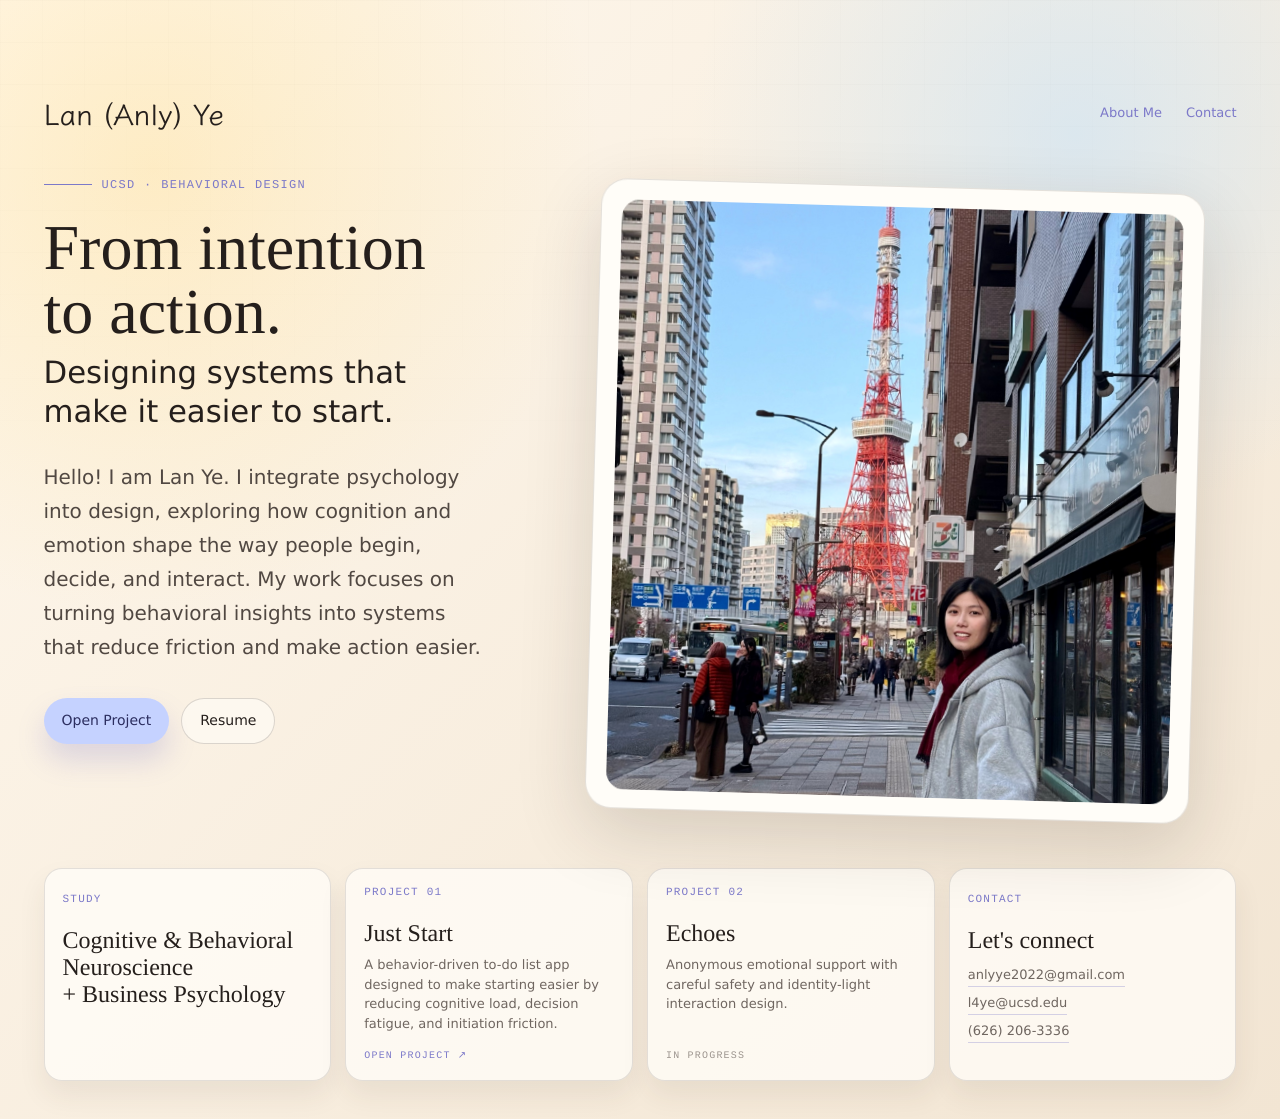
==== commit c13a6815: "Refine personal site landing page" ====
--- a/index.html
+++ b/index.html
@@ -12,6 +12,12 @@
       name="description"
       content="Lan Ye personal website, integrating a Tokyo Tower portrait, project work, and resume entry."
     />
+    <link rel="preconnect" href="https://fonts.googleapis.com" />
+    <link rel="preconnect" href="https://fonts.gstatic.com" crossorigin />
+    <link
+      href="https://fonts.googleapis.com/css2?family=Klee+One:wght@400;600&amp;display=swap"
+      rel="stylesheet"
+    />
     <link rel="stylesheet" href="assets/site.css" />
   </head>
   <body>
@@ -19,32 +25,24 @@
       <section id="postcard" class="postcard" aria-label="Lan Ye personal site">
         <div class="postcard-shell">
           <nav class="postcard-nav" aria-label="Postcard navigation">
-            <a class="postcard-mark" href="#postcard">Lan Ye</a>
+            <a class="postcard-mark" href="#postcard">Lan (Anly) Ye</a>
             <div class="postcard-links">
-              <a href="#postcard-study">
-                Study
-                <span class="nav-preview" aria-hidden="true">UCSD · Business Psychology · Cognitive Neuroscience</span>
-              </a>
-              <a href="#postcard-projects">
-                Projects
-                <span class="nav-preview" aria-hidden="true">Just Start · Echoes · behavior-centered product thinking</span>
-              </a>
-              <a href="#postcard-notes">
-                Tokyo Notes
-                <span class="nav-preview" aria-hidden="true"
-                  >Street rhythm, route memory, and observation notes from Tokyo</span
-                >
-              </a>
+              <a href="#postcard-about">About Me</a>
+              <a href="#postcard-contact">Contact</a>
             </div>
           </nav>
 
           <div class="postcard-hero">
             <div class="postcard-copy">
               <div class="eyebrow">UCSD · Behavioral Design</div>
-              <h1>Designing gentler starts.</h1>
+              <h1>
+                From intention to action.
+                <span>Designing systems that make it easier to start.</span>
+              </h1>
               <p class="postcard-lede">
-                Lan Ye studies how cognition, emotion, and interaction design can reduce friction in
-                decision-heavy moments, from anti-procrastination tools to emotional support systems.
+                Hello! I am Lan Ye. I integrate psychology into design, exploring how cognition and
+                emotion shape the way people begin, decide, and interact. My work focuses on turning
+                behavioral insights into systems that reduce friction and make action easier.
               </p>
               <div class="postcard-actions">
                 <a
@@ -66,15 +64,13 @@
                   alt="Lan Ye standing on a Tokyo street with Tokyo Tower in the background"
                 />
               </figure>
-              <div class="postcard-stamp">Tokyo<br />Study<br />Note</div>
             </div>
           </div>
 
           <div class="postcard-modules">
-            <article id="postcard-study" class="note-card">
+            <article id="postcard-about" class="note-card">
               <span>Study</span>
-              <h2>Business Psychology + Cognitive Neuroscience</h2>
-              <p>Academic lens for understanding behavior before designing interfaces.</p>
+              <h2>Cognitive & Behavioral Neuroscience<br />+ Business Psychology</h2>
             </article>
             <a
               id="postcard-projects"
@@ -85,7 +81,10 @@
             >
               <span>Project 01</span>
               <h2>Just Start</h2>
-              <p>An anti-procrastination task tool built around cognitive load and initiation friction.</p>
+              <p>
+                A behavior-driven to-do list app designed to make starting easier by reducing cognitive
+                load, decision fatigue, and initiation friction.
+              </p>
               <div class="project-status">Open project</div>
             </a>
             <article class="note-card project-card is-muted">
@@ -94,10 +93,14 @@
               <p>Anonymous emotional support with careful safety and identity-light interaction design.</p>
               <div class="project-status">In progress</div>
             </article>
-            <article id="postcard-notes" class="note-card">
-              <span>Tokyo Notes</span>
-              <h2>Observation as method</h2>
-              <p>Travel, street rhythm, and small daily behaviors become material for design thinking.</p>
+            <article id="postcard-contact" class="note-card contact-card">
+              <span>Contact</span>
+              <h2>Let's connect</h2>
+              <div class="contact-list" aria-label="Lan Ye contact information">
+                <a href="mailto:anlyye2022@gmail.com">anlyye2022@gmail.com</a>
+                <a href="mailto:l4ye@ucsd.edu">l4ye@ucsd.edu</a>
+                <a href="tel:+16262063336">(626) 206-3336</a>
+              </div>
             </article>
           </div>
         </div>
--- a/assets/site.css
+++ b/assets/site.css
@@ -4,8 +4,8 @@
   --ivory: #fbf6ed;
   --paper: #fffdf8;
   --line: rgba(38, 30, 24, 0.16);
-  --red: #d74732;
-  --red-dark: #982f25;
+  --red: #c5d2ff;
+  --red-dark: #7c79c9;
   --sage: #81957f;
   --blue: #cfe4f4;
   --shadow: 0 24px 70px rgba(42, 31, 24, 0.16);
@@ -81,32 +81,23 @@
   align-items: center;
   justify-content: space-between;
   gap: 20px;
-  padding: 14px 0 28px;
+  padding: 14px 0 18px;
   animation: softRise 520ms 20ms cubic-bezier(0.19, 1, 0.22, 1) both;
 }
 
 .postcard-mark {
   display: flex;
   align-items: center;
-  gap: 10px;
-  font-family: var(--serif);
-  font-size: 20px;
-}
-
-.postcard-mark::before {
-  width: 12px;
-  height: 12px;
-  border-radius: 999px;
-  background: var(--red);
-  content: "";
-  animation: pulseDot 2.8s ease-in-out infinite;
+  font-family: "Klee One", var(--sans);
+  font-size: 29px;
+  font-weight: 600;
 }
 
 .postcard-links {
   display: flex;
   align-items: center;
   gap: clamp(10px, 2vw, 24px);
-  color: var(--ink-soft);
+  color: var(--red-dark);
   font-size: 13px;
 }
 
@@ -137,72 +128,6 @@
     transform 220ms ease;
 }
 
-.nav-preview {
-  position: absolute;
-  z-index: 8;
-  top: calc(100% + 8px);
-  left: 50%;
-  width: max-content;
-  max-width: 238px;
-  padding: 9px 10px;
-  border: 1px solid rgba(37, 31, 28, 0.14);
-  border-radius: 10px;
-  color: var(--ink);
-  background: rgba(255, 253, 248, 0.92);
-  box-shadow: 0 16px 36px rgba(42, 31, 24, 0.12);
-  font-family: var(--mono);
-  font-size: 10px;
-  letter-spacing: 0.04em;
-  line-height: 1.45;
-  opacity: 0;
-  pointer-events: none;
-  text-transform: uppercase;
-  transform: translate(-50%, -4px);
-  transition:
-    opacity 180ms ease,
-    transform 180ms ease;
-  white-space: normal;
-}
-
-.postcard-links a {
-  flex-direction: column;
-  align-items: flex-start;
-  justify-content: center;
-  gap: 2px;
-  min-height: 44px;
-}
-
-.postcard-links .nav-preview {
-  position: static;
-  display: block;
-  width: auto;
-  max-width: 132px;
-  padding: 0;
-  border: 0;
-  border-radius: 0;
-  color: var(--red-dark);
-  background: transparent;
-  box-shadow: none;
-  font-size: 8px;
-  letter-spacing: 0.08em;
-  line-height: 1.2;
-  opacity: 0.52;
-  overflow: hidden;
-  text-overflow: ellipsis;
-  transform: none;
-  transition:
-    max-width 180ms ease,
-    opacity 180ms ease;
-  white-space: nowrap;
-}
-
-.postcard-links a:hover .nav-preview,
-.postcard-links a:focus-visible .nav-preview {
-  max-width: 210px;
-  opacity: 0.92;
-  transform: none;
-}
-
 .postcard-links a:hover,
 .postcard-links a:focus-visible {
   color: var(--ink);
@@ -220,8 +145,8 @@
   z-index: 1;
   display: grid;
   grid-template-columns: minmax(280px, 0.9fr) minmax(420px, 1.45fr);
-  gap: clamp(24px, 4vw, 56px);
-  align-items: center;
+  gap: clamp(18px, 2.6vw, 36px);
+  align-items: start;
 }
 
 .postcard-copy {
@@ -253,21 +178,30 @@
   margin: 0;
   font-family: var(--serif);
   font-weight: 400;
-  letter-spacing: -0.01em;
+  letter-spacing: 0;
 }
 
 .postcard h1 {
-  max-width: 520px;
-  font-size: clamp(58px, 8.8vw, 132px);
-  line-height: 0.86;
+  max-width: 620px;
+  font-size: 64px;
+  line-height: 1;
   animation: titleRise 620ms cubic-bezier(0.19, 1, 0.22, 1) both;
 }
 
+.postcard h1 span {
+  display: block;
+  margin-top: 10px;
+  font-family: var(--sans);
+  font-size: 0.48em;
+  font-weight: 400;
+  line-height: 1.28;
+}
+
 .postcard-lede {
-  max-width: 470px;
+  max-width: 438px;
   margin: 28px 0 0;
-  color: var(--ink-soft);
-  font-size: clamp(16px, 1.5vw, 19px);
+  color: #514842;
+  font-size: 20px;
   line-height: 1.7;
   animation: softRise 680ms 80ms cubic-bezier(0.19, 1, 0.22, 1) both;
 }
@@ -297,9 +231,9 @@
 }
 
 .primary-action {
-  color: #fffdf8;
+  color: #2b2d5f;
   background: var(--red);
-  box-shadow: 0 16px 28px rgba(215, 71, 50, 0.25);
+  box-shadow: 0 16px 28px rgba(124, 121, 201, 0.24);
 }
 
 .ghost-action {
@@ -317,7 +251,8 @@
 
 .primary-action:hover,
 .primary-action:focus-visible {
-  box-shadow: 0 20px 34px rgba(215, 71, 50, 0.28);
+  background: #b8c6ff;
+  box-shadow: 0 20px 34px rgba(124, 121, 201, 0.3);
 }
 
 .ghost-action:hover,
@@ -369,35 +304,6 @@
   transform: scale(1.012);
 }
 
-.postcard-stamp {
-  position: absolute;
-  top: 34px;
-  right: 24px;
-  display: grid;
-  place-items: center;
-  width: 92px;
-  height: 92px;
-  border: 1px dashed var(--red);
-  border-radius: 18px;
-  color: var(--red-dark);
-  background: rgba(255, 253, 248, 0.82);
-  font-family: var(--mono);
-  font-size: 10px;
-  letter-spacing: 0.16em;
-  text-align: center;
-  text-transform: uppercase;
-  transform: rotate(8deg);
-  transition:
-    border-color 180ms ease,
-    transform 240ms ease;
-  animation: stampWander 6.5s ease-in-out infinite;
-}
-
-.postcard-photo-wrap:hover .postcard-stamp {
-  border-color: var(--red-dark);
-  transform: rotate(5deg) translateY(-4px);
-}
-
 .postcard-modules {
   display: grid;
   grid-template-columns: repeat(4, minmax(0, 1fr));
@@ -445,6 +351,30 @@
   color: var(--ink-soft);
   font-size: 13px;
   line-height: 1.5;
+}
+
+.contact-list {
+  display: grid;
+  gap: 8px;
+  margin-top: 12px;
+  color: var(--ink-soft);
+  font-size: 13px;
+  line-height: 1.45;
+}
+
+.contact-list a {
+  width: fit-content;
+  border-bottom: 1px solid rgba(124, 121, 201, 0.32);
+  color: inherit;
+  transition:
+    border-color 180ms ease,
+    color 180ms ease;
+}
+
+.contact-list a:hover,
+.contact-list a:focus-visible {
+  border-color: currentColor;
+  color: var(--red-dark);
 }
 
 .project-card {
@@ -573,17 +503,6 @@
   }
 }
 
-@keyframes stampWander {
-  0%,
-  100% {
-    translate: 0 0;
-  }
-
-  50% {
-    translate: 3px -5px;
-  }
-}
-
 @media (max-width: 1020px) {
   .postcard-hero {
     grid-template-columns: 1fr;
@@ -614,20 +533,18 @@
     justify-content: flex-start;
   }
 
-  .nav-preview {
-    top: calc(100% + 4px);
-    left: 0;
-    max-width: min(220px, 78vw);
-    transform: translate(0, -4px);
-  }
-
-  .postcard-links a:hover .nav-preview,
-  .postcard-links a:focus-visible .nav-preview {
-    transform: translate(0, 0);
-  }
-
   .postcard-shell {
     padding-top: 82px;
+  }
+
+  .postcard h1 {
+    font-size: 40px;
+    line-height: 1;
+  }
+
+  .postcard h1 span {
+    margin-top: 8px;
+    font-size: 0.72em;
   }
 
   .postcard-photo-wrap {
